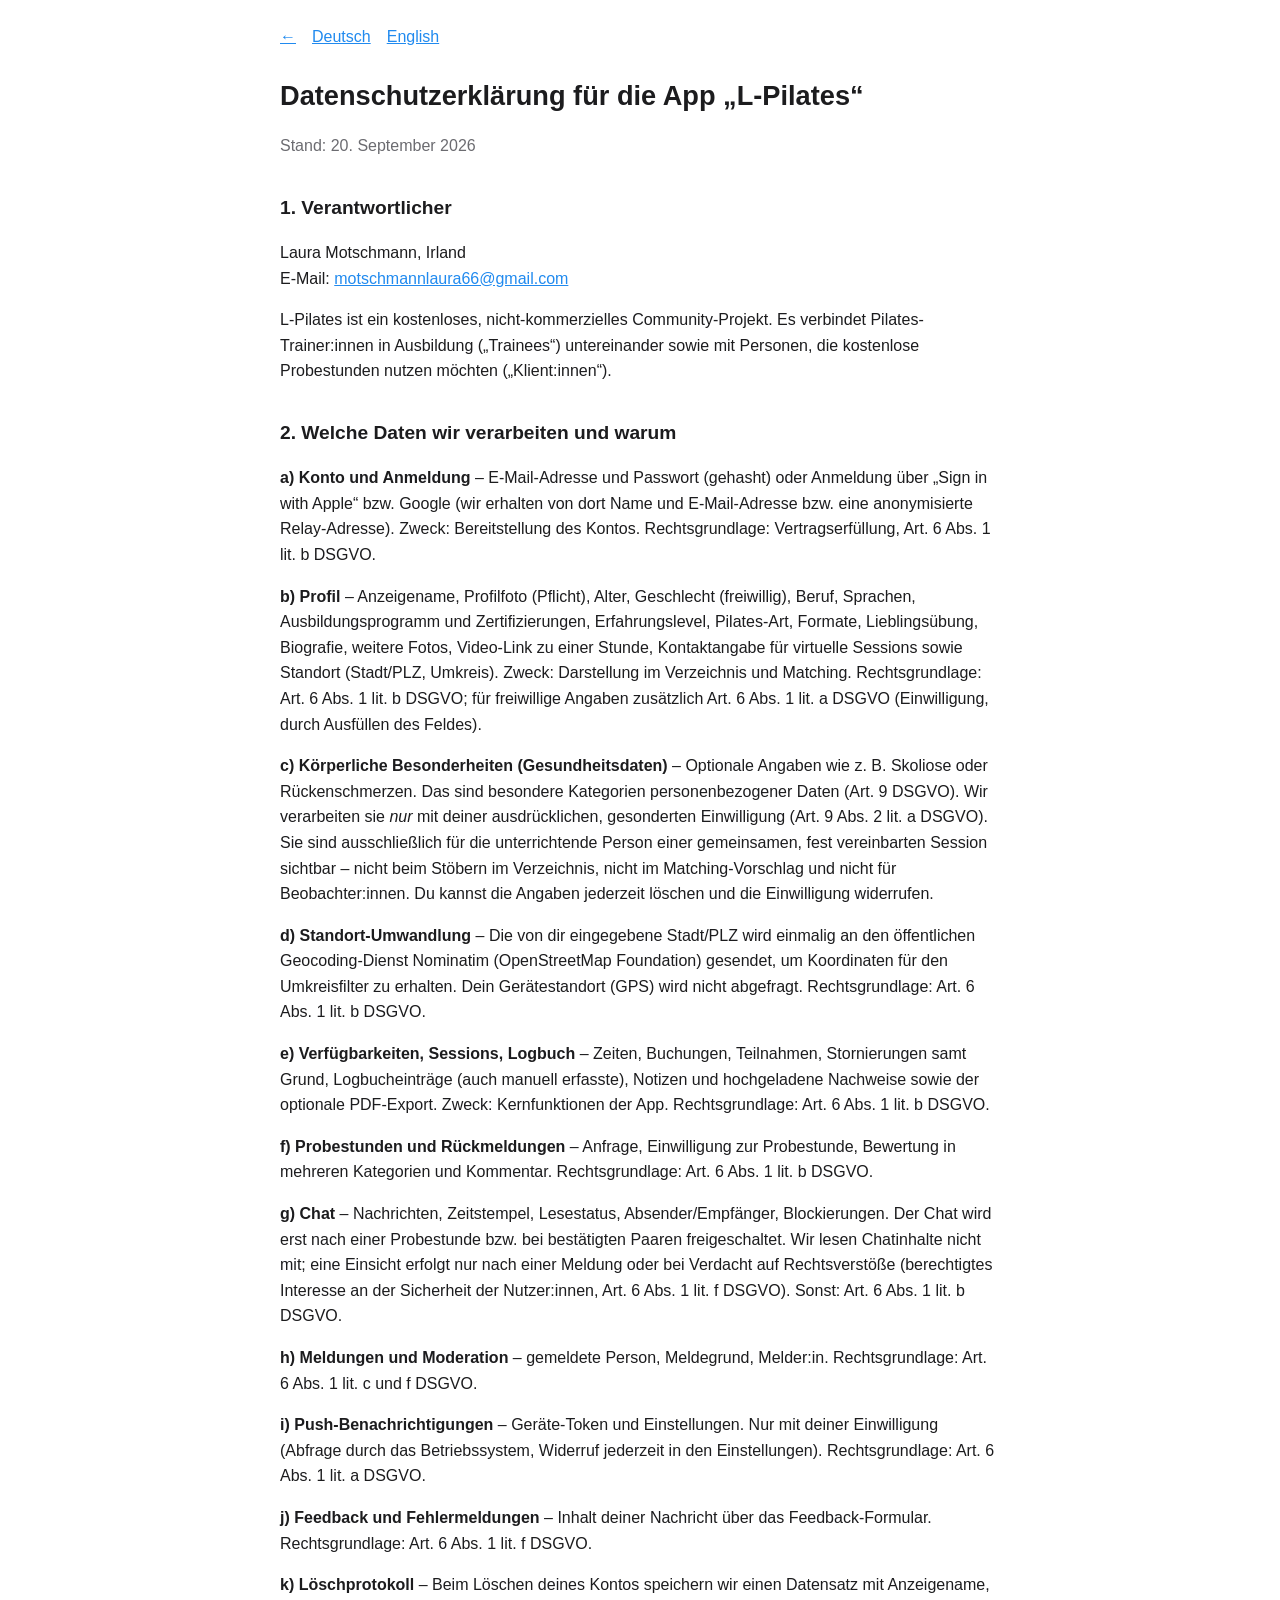
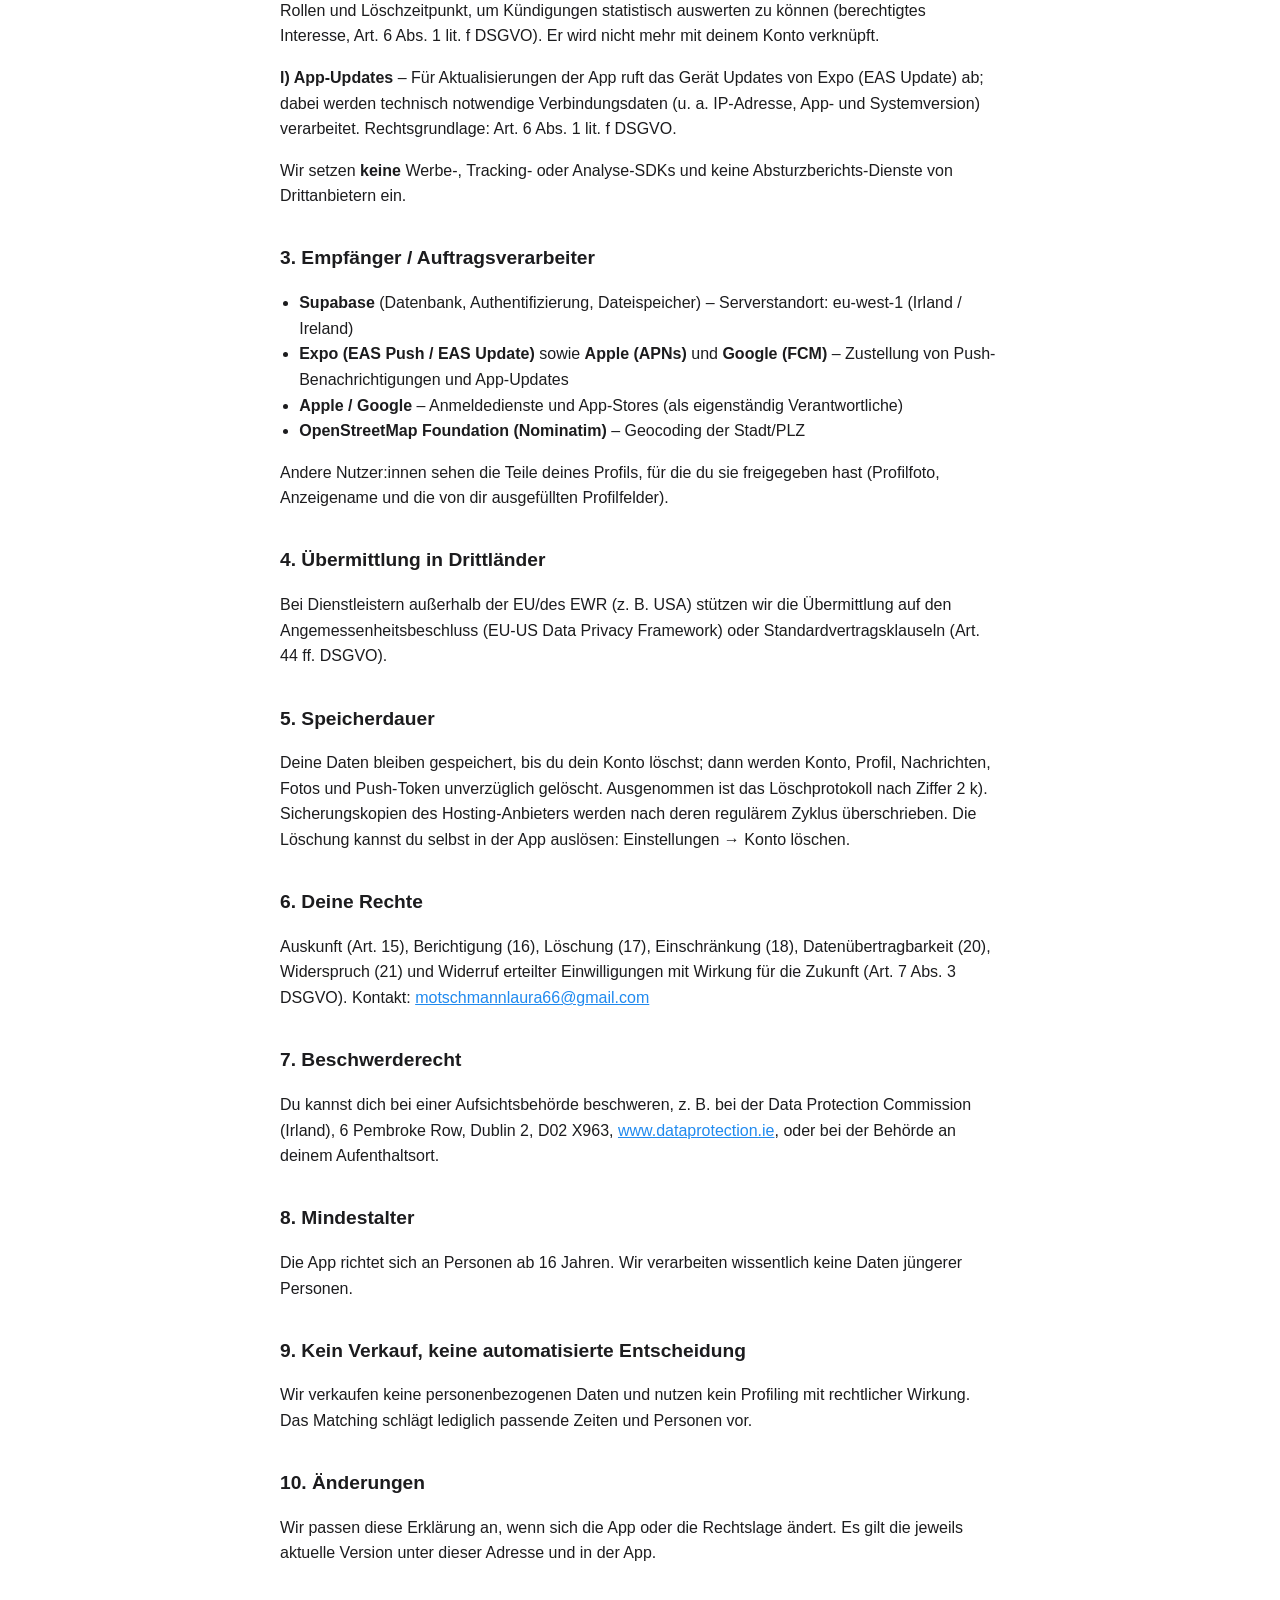
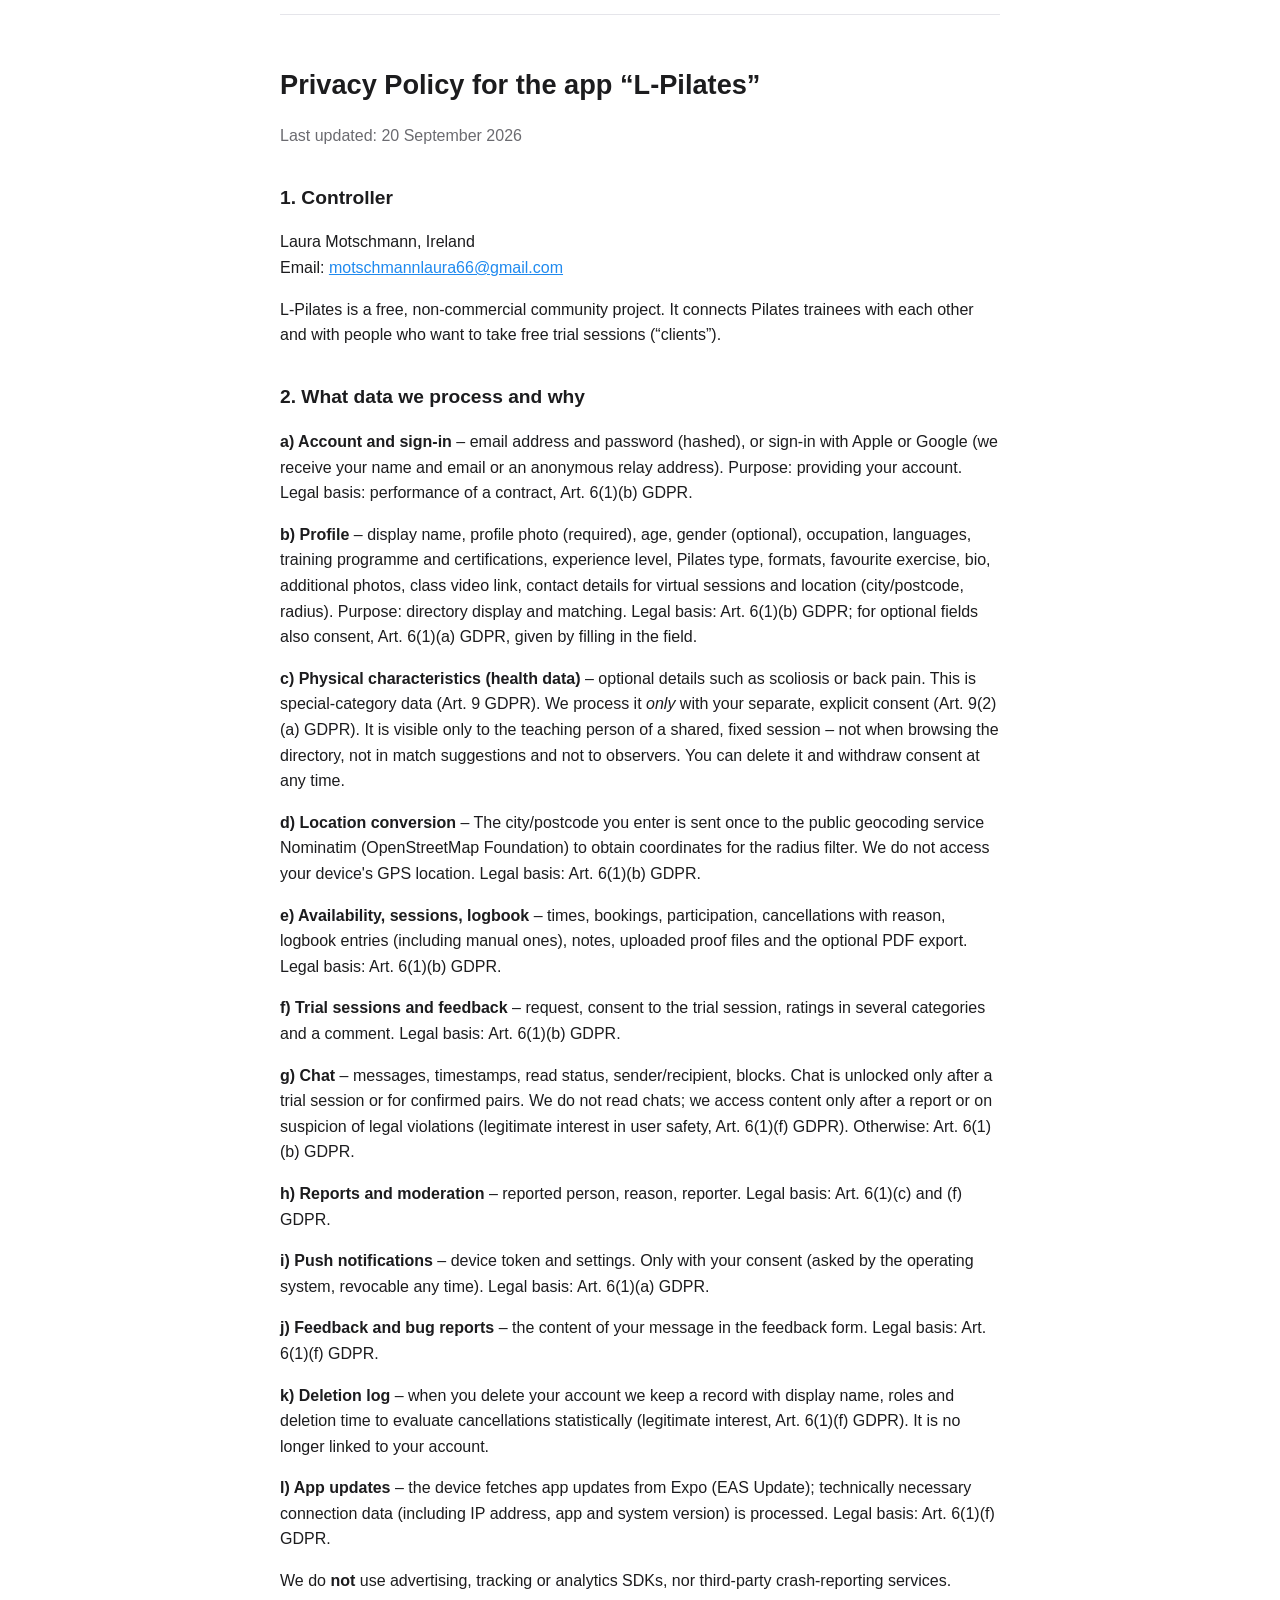
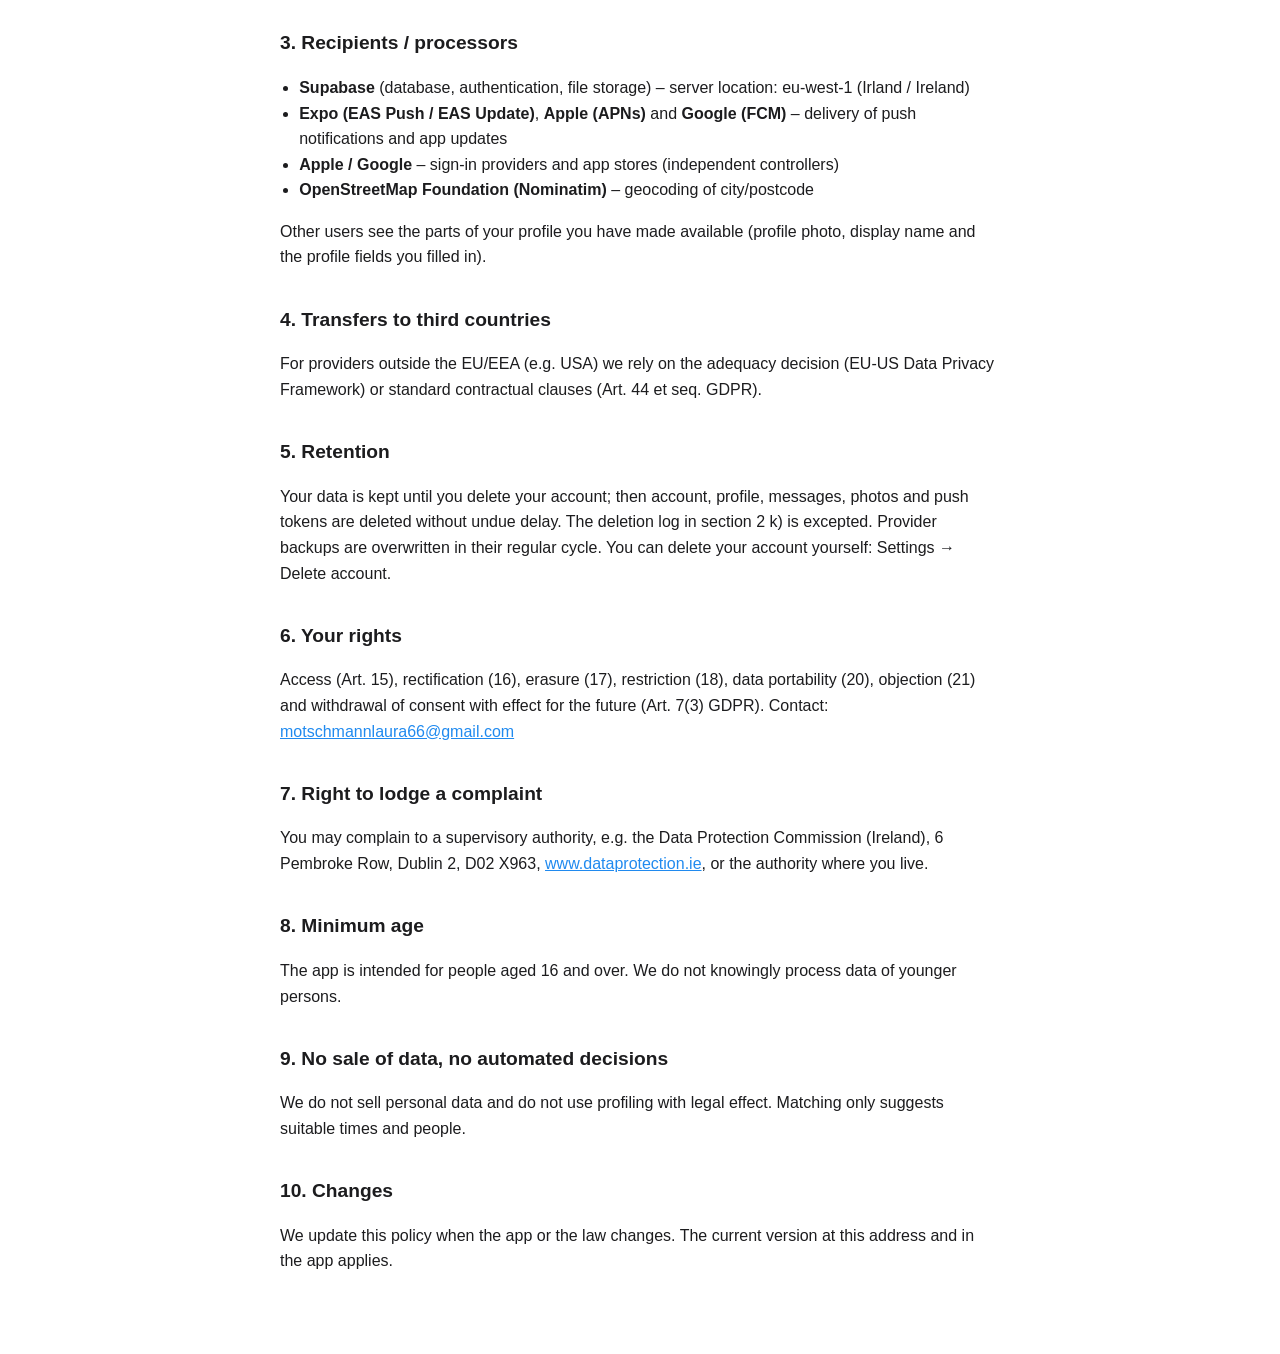
==== privacy.html @ a103fe64 "Add privacy policy and terms of use (DE/EN) Co-Authored-By: Claude Sonnet 5 <noreply@anthropic.com>" ====
<!doctype html><html lang="de"><head><meta charset="utf-8"><meta name="viewport" content="width=device-width,initial-scale=1"><title>L-Pilates – Datenschutz / Privacy</title><link rel="stylesheet" href="style.css"></head><body><main>
<nav><a href="index.html">←</a><a href="#de">Deutsch</a><a href="#en">English</a></nav>

<section id="de" lang="de">
<h1>Datenschutzerklärung für die App „L-Pilates“</h1>
<p class="muted">Stand: 20. September 2026</p>

<h2>1. Verantwortlicher</h2>
<p>Laura Motschmann, Irland<br>E-Mail: <a href="mailto:motschmannlaura66@gmail.com">motschmannlaura66@gmail.com</a></p>
<p>L-Pilates ist ein kostenloses, nicht-kommerzielles Community-Projekt. Es verbindet Pilates-Trainer:innen in Ausbildung („Trainees“) untereinander sowie mit Personen, die kostenlose Probestunden nutzen möchten („Klient:innen“).</p>

<h2>2. Welche Daten wir verarbeiten und warum</h2>
<p><strong>a) Konto und Anmeldung</strong> – E-Mail-Adresse und Passwort (gehasht) oder Anmeldung über „Sign in with Apple“ bzw. Google (wir erhalten von dort Name und E-Mail-Adresse bzw. eine anonymisierte Relay-Adresse). Zweck: Bereitstellung des Kontos. Rechtsgrundlage: Vertragserfüllung, Art. 6 Abs. 1 lit. b DSGVO.</p>
<p><strong>b) Profil</strong> – Anzeigename, Profilfoto (Pflicht), Alter, Geschlecht (freiwillig), Beruf, Sprachen, Ausbildungsprogramm und Zertifizierungen, Erfahrungslevel, Pilates-Art, Formate, Lieblingsübung, Biografie, weitere Fotos, Video-Link zu einer Stunde, Kontaktangabe für virtuelle Sessions sowie Standort (Stadt/PLZ, Umkreis). Zweck: Darstellung im Verzeichnis und Matching. Rechtsgrundlage: Art. 6 Abs. 1 lit. b DSGVO; für freiwillige Angaben zusätzlich Art. 6 Abs. 1 lit. a DSGVO (Einwilligung, durch Ausfüllen des Feldes).</p>
<p><strong>c) Körperliche Besonderheiten (Gesundheitsdaten)</strong> – Optionale Angaben wie z. B. Skoliose oder Rückenschmerzen. Das sind besondere Kategorien personenbezogener Daten (Art. 9 DSGVO). Wir verarbeiten sie <em>nur</em> mit deiner ausdrücklichen, gesonderten Einwilligung (Art. 9 Abs. 2 lit. a DSGVO). Sie sind ausschließlich für die unterrichtende Person einer gemeinsamen, fest vereinbarten Session sichtbar – nicht beim Stöbern im Verzeichnis, nicht im Matching-Vorschlag und nicht für Beobachter:innen. Du kannst die Angaben jederzeit löschen und die Einwilligung widerrufen.</p>
<p><strong>d) Standort-Umwandlung</strong> – Die von dir eingegebene Stadt/PLZ wird einmalig an den öffentlichen Geocoding-Dienst Nominatim (OpenStreetMap Foundation) gesendet, um Koordinaten für den Umkreisfilter zu erhalten. Dein Gerätestandort (GPS) wird nicht abgefragt. Rechtsgrundlage: Art. 6 Abs. 1 lit. b DSGVO.</p>
<p><strong>e) Verfügbarkeiten, Sessions, Logbuch</strong> – Zeiten, Buchungen, Teilnahmen, Stornierungen samt Grund, Logbucheinträge (auch manuell erfasste), Notizen und hochgeladene Nachweise sowie der optionale PDF-Export. Zweck: Kernfunktionen der App. Rechtsgrundlage: Art. 6 Abs. 1 lit. b DSGVO.</p>
<p><strong>f) Probestunden und Rückmeldungen</strong> – Anfrage, Einwilligung zur Probestunde, Bewertung in mehreren Kategorien und Kommentar. Rechtsgrundlage: Art. 6 Abs. 1 lit. b DSGVO.</p>
<p><strong>g) Chat</strong> – Nachrichten, Zeitstempel, Lesestatus, Absender/Empfänger, Blockierungen. Der Chat wird erst nach einer Probestunde bzw. bei bestätigten Paaren freigeschaltet. Wir lesen Chatinhalte nicht mit; eine Einsicht erfolgt nur nach einer Meldung oder bei Verdacht auf Rechtsverstöße (berechtigtes Interesse an der Sicherheit der Nutzer:innen, Art. 6 Abs. 1 lit. f DSGVO). Sonst: Art. 6 Abs. 1 lit. b DSGVO.</p>
<p><strong>h) Meldungen und Moderation</strong> – gemeldete Person, Meldegrund, Melder:in. Rechtsgrundlage: Art. 6 Abs. 1 lit. c und f DSGVO.</p>
<p><strong>i) Push-Benachrichtigungen</strong> – Geräte-Token und Einstellungen. Nur mit deiner Einwilligung (Abfrage durch das Betriebssystem, Widerruf jederzeit in den Einstellungen). Rechtsgrundlage: Art. 6 Abs. 1 lit. a DSGVO.</p>
<p><strong>j) Feedback und Fehlermeldungen</strong> – Inhalt deiner Nachricht über das Feedback-Formular. Rechtsgrundlage: Art. 6 Abs. 1 lit. f DSGVO.</p>
<p><strong>k) Löschprotokoll</strong> – Beim Löschen deines Kontos speichern wir einen Datensatz mit Anzeigename, Rollen und Löschzeitpunkt, um Kündigungen statistisch auswerten zu können (berechtigtes Interesse, Art. 6 Abs. 1 lit. f DSGVO). Er wird nicht mehr mit deinem Konto verknüpft.</p>
<p><strong>l) App-Updates</strong> – Für Aktualisierungen der App ruft das Gerät Updates von Expo (EAS Update) ab; dabei werden technisch notwendige Verbindungsdaten (u. a. IP-Adresse, App- und Systemversion) verarbeitet. Rechtsgrundlage: Art. 6 Abs. 1 lit. f DSGVO.</p>
<p>Wir setzen <strong>keine</strong> Werbe-, Tracking- oder Analyse-SDKs und keine Absturzberichts-Dienste von Drittanbietern ein.</p>

<h2>3. Empfänger / Auftragsverarbeiter</h2>
<ul>
<li><strong>Supabase</strong> (Datenbank, Authentifizierung, Dateispeicher) – Serverstandort: eu-west-1 (Irland / Ireland)</li>
<li><strong>Expo (EAS Push / EAS Update)</strong> sowie <strong>Apple (APNs)</strong> und <strong>Google (FCM)</strong> – Zustellung von Push-Benachrichtigungen und App-Updates</li>
<li><strong>Apple / Google</strong> – Anmeldedienste und App-Stores (als eigenständig Verantwortliche)</li>
<li><strong>OpenStreetMap Foundation (Nominatim)</strong> – Geocoding der Stadt/PLZ</li>
</ul>
<p>Andere Nutzer:innen sehen die Teile deines Profils, für die du sie freigegeben hast (Profilfoto, Anzeigename und die von dir ausgefüllten Profilfelder).</p>

<h2>4. Übermittlung in Drittländer</h2>
<p>Bei Dienstleistern außerhalb der EU/des EWR (z. B. USA) stützen wir die Übermittlung auf den Angemessenheitsbeschluss (EU-US Data Privacy Framework) oder Standardvertragsklauseln (Art. 44 ff. DSGVO).</p>

<h2>5. Speicherdauer</h2>
<p>Deine Daten bleiben gespeichert, bis du dein Konto löschst; dann werden Konto, Profil, Nachrichten, Fotos und Push-Token unverzüglich gelöscht. Ausgenommen ist das Löschprotokoll nach Ziffer 2 k). Sicherungskopien des Hosting-Anbieters werden nach deren regulärem Zyklus überschrieben. Die Löschung kannst du selbst in der App auslösen: Einstellungen → Konto löschen.</p>

<h2>6. Deine Rechte</h2>
<p>Auskunft (Art. 15), Berichtigung (16), Löschung (17), Einschränkung (18), Datenübertragbarkeit (20), Widerspruch (21) und Widerruf erteilter Einwilligungen mit Wirkung für die Zukunft (Art. 7 Abs. 3 DSGVO). Kontakt: <a href="mailto:motschmannlaura66@gmail.com">motschmannlaura66@gmail.com</a></p>

<h2>7. Beschwerderecht</h2>
<p>Du kannst dich bei einer Aufsichtsbehörde beschweren, z. B. bei der Data Protection Commission (Irland), 6 Pembroke Row, Dublin 2, D02 X963, <a href="https://www.dataprotection.ie">www.dataprotection.ie</a>, oder bei der Behörde an deinem Aufenthaltsort.</p>

<h2>8. Mindestalter</h2>
<p>Die App richtet sich an Personen ab 16 Jahren. Wir verarbeiten wissentlich keine Daten jüngerer Personen.</p>

<h2>9. Kein Verkauf, keine automatisierte Entscheidung</h2>
<p>Wir verkaufen keine personenbezogenen Daten und nutzen kein Profiling mit rechtlicher Wirkung. Das Matching schlägt lediglich passende Zeiten und Personen vor.</p>

<h2>10. Änderungen</h2>
<p>Wir passen diese Erklärung an, wenn sich die App oder die Rechtslage ändert. Es gilt die jeweils aktuelle Version unter dieser Adresse und in der App.</p>
</section>

<hr>

<section id="en" lang="en">
<h1>Privacy Policy for the app “L-Pilates”</h1>
<p class="muted">Last updated: 20 September 2026</p>

<h2>1. Controller</h2>
<p>Laura Motschmann, Ireland<br>Email: <a href="mailto:motschmannlaura66@gmail.com">motschmannlaura66@gmail.com</a></p>
<p>L-Pilates is a free, non-commercial community project. It connects Pilates trainees with each other and with people who want to take free trial sessions (“clients”).</p>

<h2>2. What data we process and why</h2>
<p><strong>a) Account and sign-in</strong> – email address and password (hashed), or sign-in with Apple or Google (we receive your name and email or an anonymous relay address). Purpose: providing your account. Legal basis: performance of a contract, Art. 6(1)(b) GDPR.</p>
<p><strong>b) Profile</strong> – display name, profile photo (required), age, gender (optional), occupation, languages, training programme and certifications, experience level, Pilates type, formats, favourite exercise, bio, additional photos, class video link, contact details for virtual sessions and location (city/postcode, radius). Purpose: directory display and matching. Legal basis: Art. 6(1)(b) GDPR; for optional fields also consent, Art. 6(1)(a) GDPR, given by filling in the field.</p>
<p><strong>c) Physical characteristics (health data)</strong> – optional details such as scoliosis or back pain. This is special-category data (Art. 9 GDPR). We process it <em>only</em> with your separate, explicit consent (Art. 9(2)(a) GDPR). It is visible only to the teaching person of a shared, fixed session – not when browsing the directory, not in match suggestions and not to observers. You can delete it and withdraw consent at any time.</p>
<p><strong>d) Location conversion</strong> – The city/postcode you enter is sent once to the public geocoding service Nominatim (OpenStreetMap Foundation) to obtain coordinates for the radius filter. We do not access your device's GPS location. Legal basis: Art. 6(1)(b) GDPR.</p>
<p><strong>e) Availability, sessions, logbook</strong> – times, bookings, participation, cancellations with reason, logbook entries (including manual ones), notes, uploaded proof files and the optional PDF export. Legal basis: Art. 6(1)(b) GDPR.</p>
<p><strong>f) Trial sessions and feedback</strong> – request, consent to the trial session, ratings in several categories and a comment. Legal basis: Art. 6(1)(b) GDPR.</p>
<p><strong>g) Chat</strong> – messages, timestamps, read status, sender/recipient, blocks. Chat is unlocked only after a trial session or for confirmed pairs. We do not read chats; we access content only after a report or on suspicion of legal violations (legitimate interest in user safety, Art. 6(1)(f) GDPR). Otherwise: Art. 6(1)(b) GDPR.</p>
<p><strong>h) Reports and moderation</strong> – reported person, reason, reporter. Legal basis: Art. 6(1)(c) and (f) GDPR.</p>
<p><strong>i) Push notifications</strong> – device token and settings. Only with your consent (asked by the operating system, revocable any time). Legal basis: Art. 6(1)(a) GDPR.</p>
<p><strong>j) Feedback and bug reports</strong> – the content of your message in the feedback form. Legal basis: Art. 6(1)(f) GDPR.</p>
<p><strong>k) Deletion log</strong> – when you delete your account we keep a record with display name, roles and deletion time to evaluate cancellations statistically (legitimate interest, Art. 6(1)(f) GDPR). It is no longer linked to your account.</p>
<p><strong>l) App updates</strong> – the device fetches app updates from Expo (EAS Update); technically necessary connection data (including IP address, app and system version) is processed. Legal basis: Art. 6(1)(f) GDPR.</p>
<p>We do <strong>not</strong> use advertising, tracking or analytics SDKs, nor third-party crash-reporting services.</p>

<h2>3. Recipients / processors</h2>
<ul>
<li><strong>Supabase</strong> (database, authentication, file storage) – server location: eu-west-1 (Irland / Ireland)</li>
<li><strong>Expo (EAS Push / EAS Update)</strong>, <strong>Apple (APNs)</strong> and <strong>Google (FCM)</strong> – delivery of push notifications and app updates</li>
<li><strong>Apple / Google</strong> – sign-in providers and app stores (independent controllers)</li>
<li><strong>OpenStreetMap Foundation (Nominatim)</strong> – geocoding of city/postcode</li>
</ul>
<p>Other users see the parts of your profile you have made available (profile photo, display name and the profile fields you filled in).</p>

<h2>4. Transfers to third countries</h2>
<p>For providers outside the EU/EEA (e.g. USA) we rely on the adequacy decision (EU-US Data Privacy Framework) or standard contractual clauses (Art. 44 et seq. GDPR).</p>

<h2>5. Retention</h2>
<p>Your data is kept until you delete your account; then account, profile, messages, photos and push tokens are deleted without undue delay. The deletion log in section 2 k) is excepted. Provider backups are overwritten in their regular cycle. You can delete your account yourself: Settings → Delete account.</p>

<h2>6. Your rights</h2>
<p>Access (Art. 15), rectification (16), erasure (17), restriction (18), data portability (20), objection (21) and withdrawal of consent with effect for the future (Art. 7(3) GDPR). Contact: <a href="mailto:motschmannlaura66@gmail.com">motschmannlaura66@gmail.com</a></p>

<h2>7. Right to lodge a complaint</h2>
<p>You may complain to a supervisory authority, e.g. the Data Protection Commission (Ireland), 6 Pembroke Row, Dublin 2, D02 X963, <a href="https://www.dataprotection.ie">www.dataprotection.ie</a>, or the authority where you live.</p>

<h2>8. Minimum age</h2>
<p>The app is intended for people aged 16 and over. We do not knowingly process data of younger persons.</p>

<h2>9. No sale of data, no automated decisions</h2>
<p>We do not sell personal data and do not use profiling with legal effect. Matching only suggests suitable times and people.</p>

<h2>10. Changes</h2>
<p>We update this policy when the app or the law changes. The current version at this address and in the app applies.</p>
</section>
</main></body></html>
---- style.css ----
:root{--bg:#fff;--fg:#1c1c1e;--muted:#6b6b70;--accent:#208AEF;--line:#e5e5ea}
@media (prefers-color-scheme:dark){:root{--bg:#111113;--fg:#f2f2f7;--muted:#a1a1a6;--line:#2c2c2e}}
body{margin:0;background:var(--bg);color:var(--fg);font:16px/1.6 -apple-system,BlinkMacSystemFont,"Segoe UI",Roboto,sans-serif}
main{max-width:720px;margin:0 auto;padding:24px 16px 64px}
h1{font-size:1.7rem;margin:.2em 0}h2{font-size:1.2rem;margin:1.8em 0 .4em}
a{color:var(--accent)}nav{display:flex;gap:16px;margin-bottom:24px}
.muted{color:var(--muted)}hr{border:0;border-top:1px solid var(--line);margin:48px 0}
ul{padding-left:1.2em}
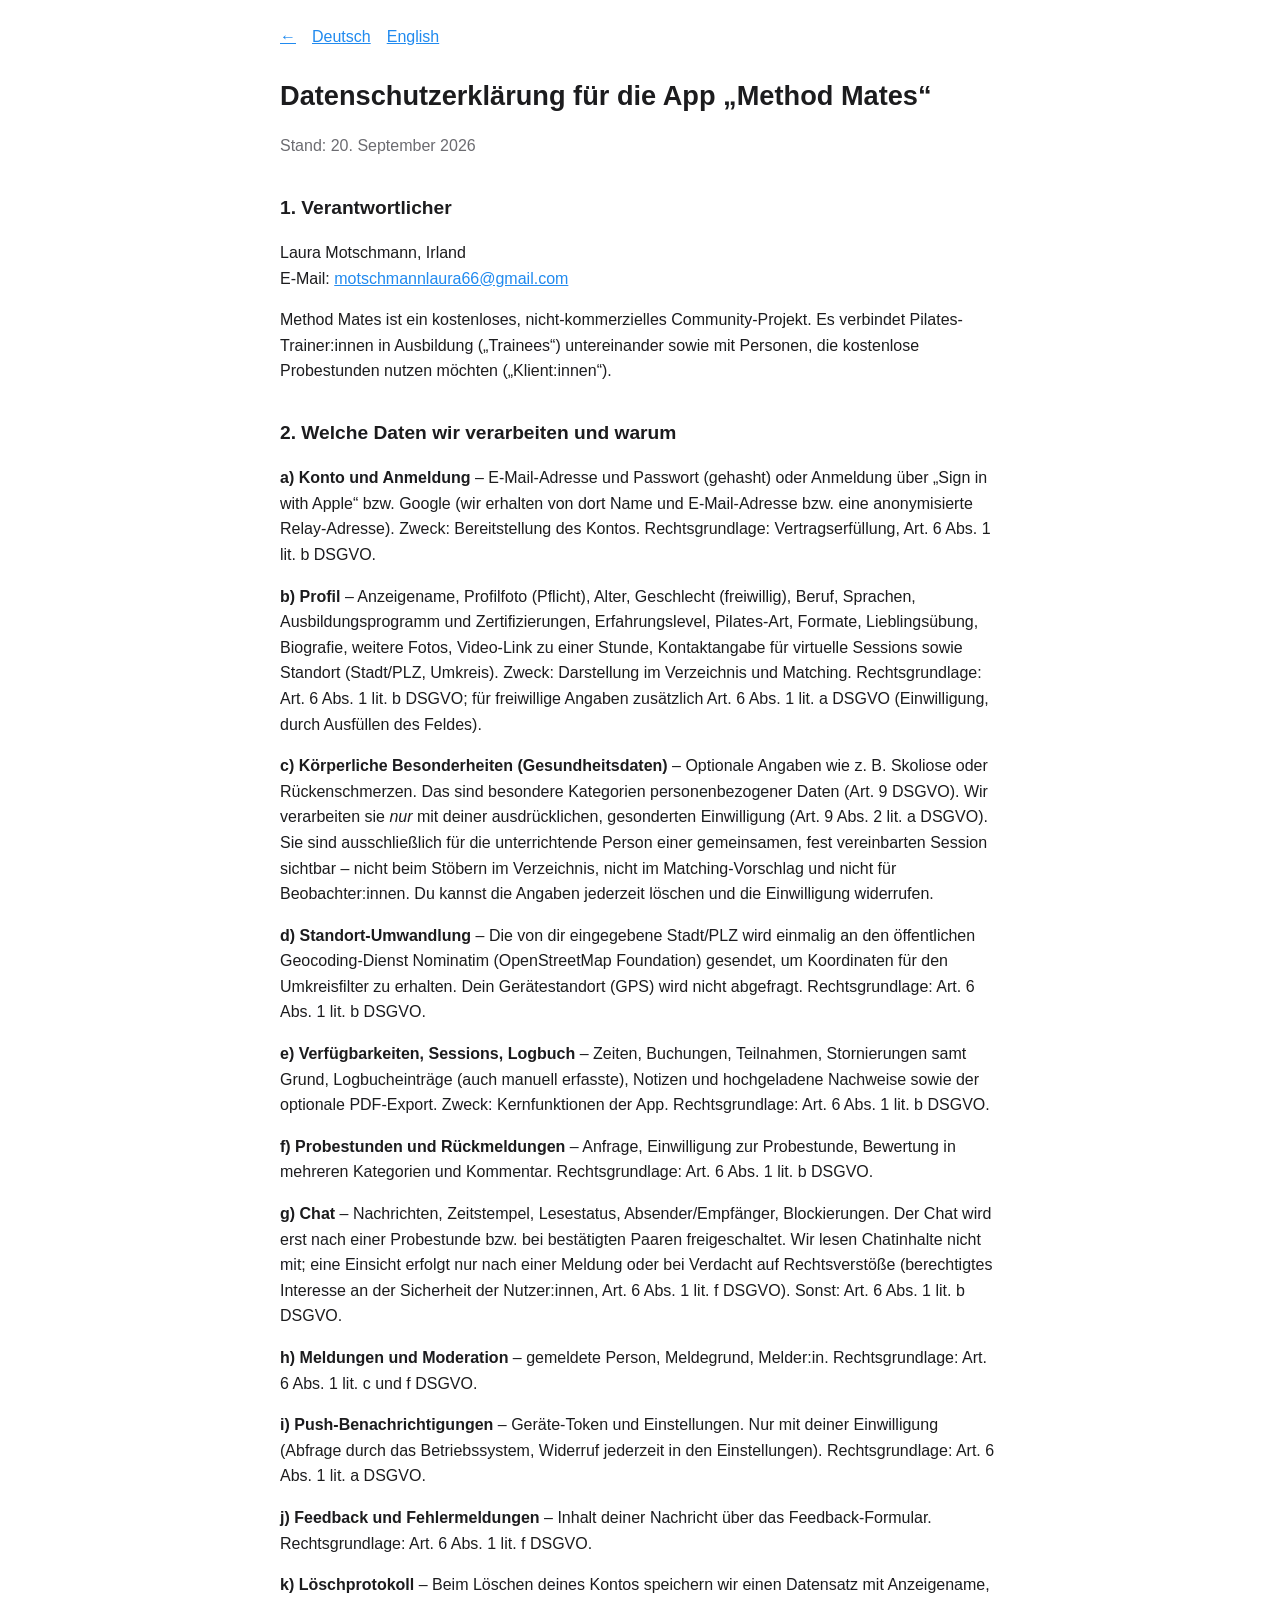
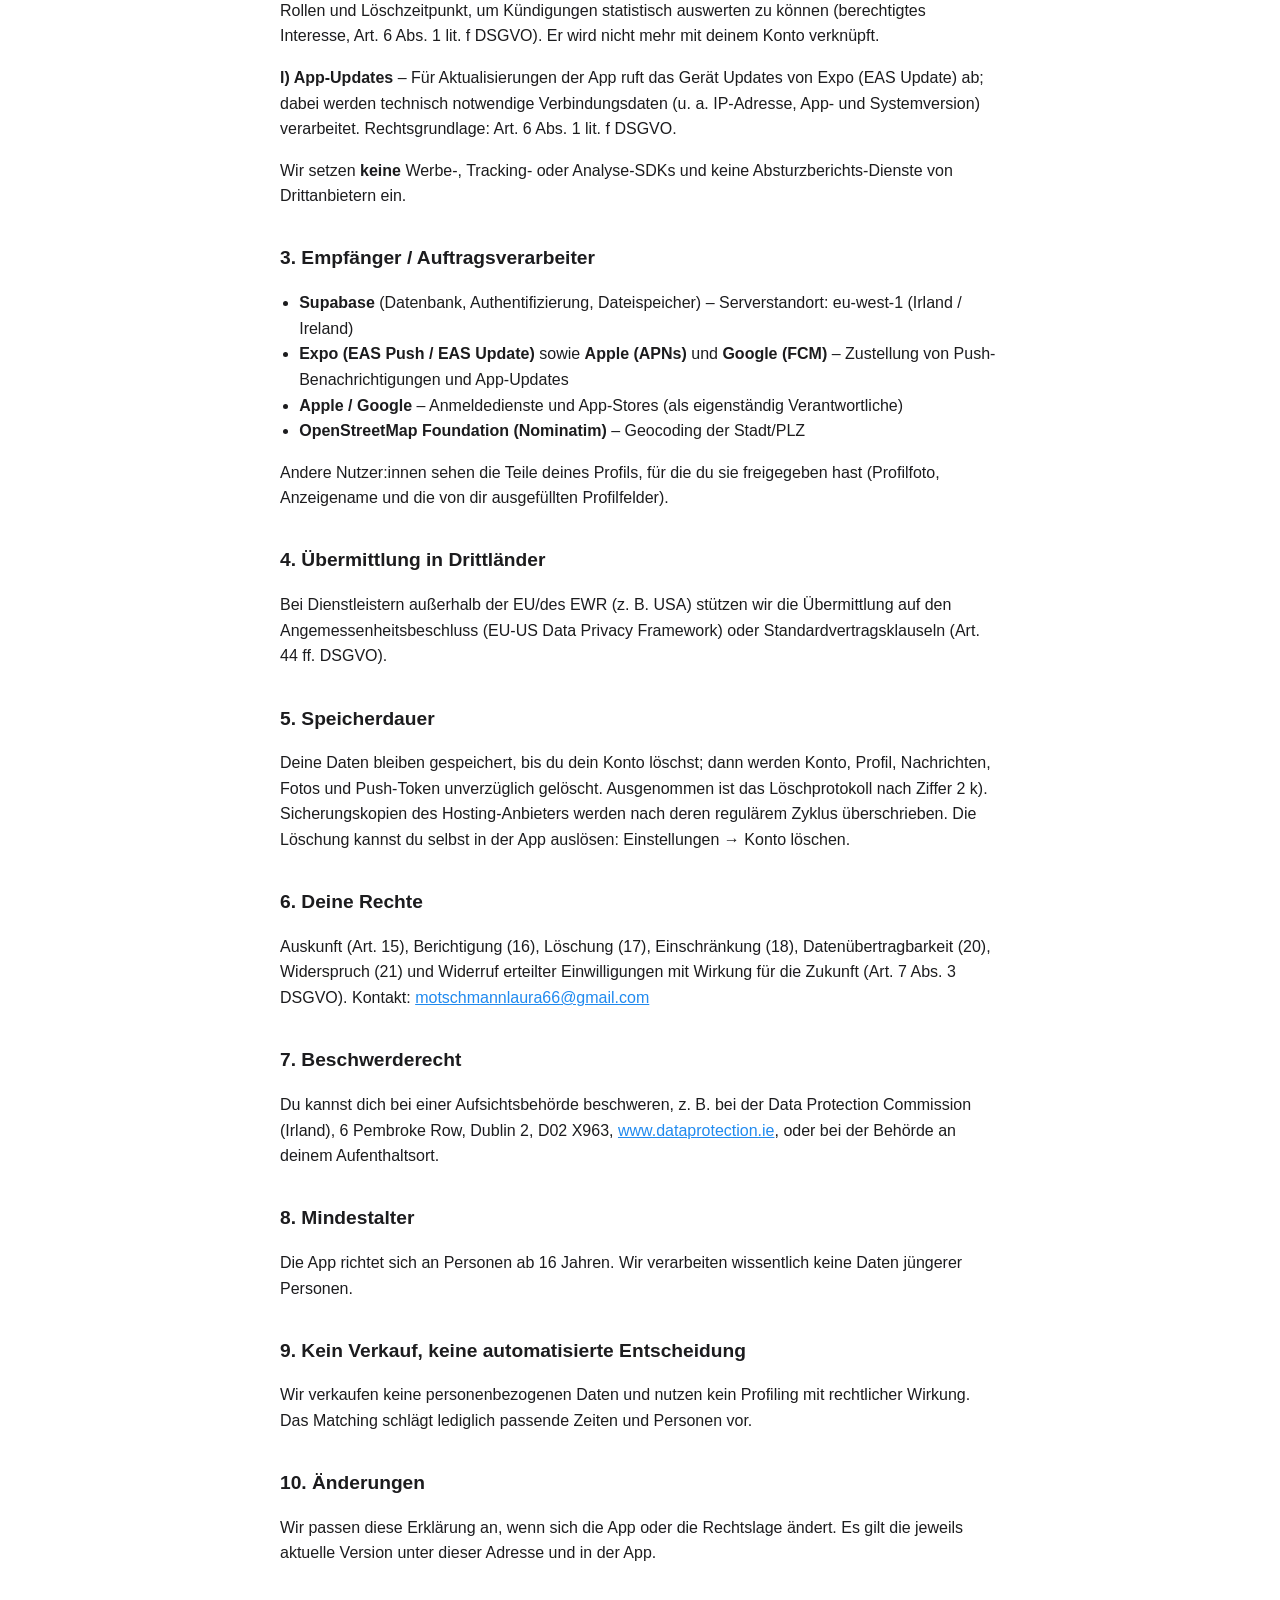
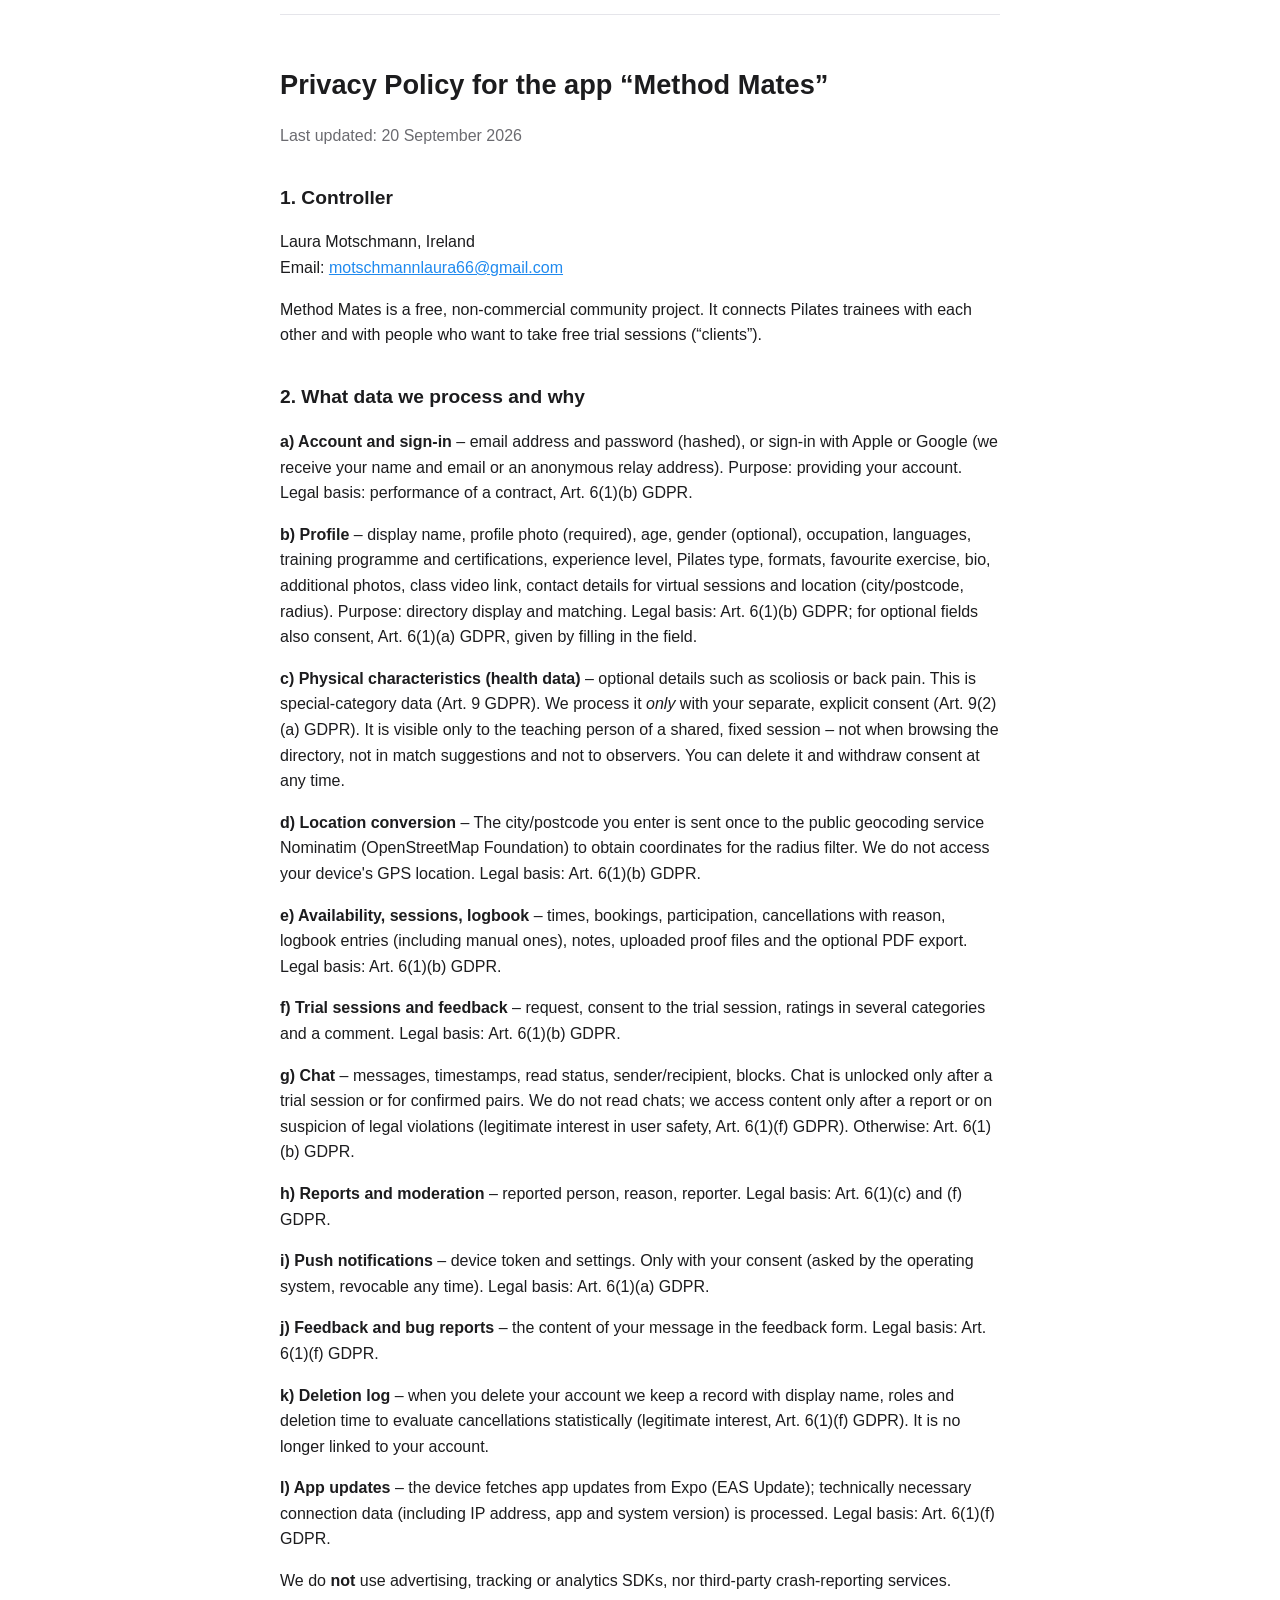
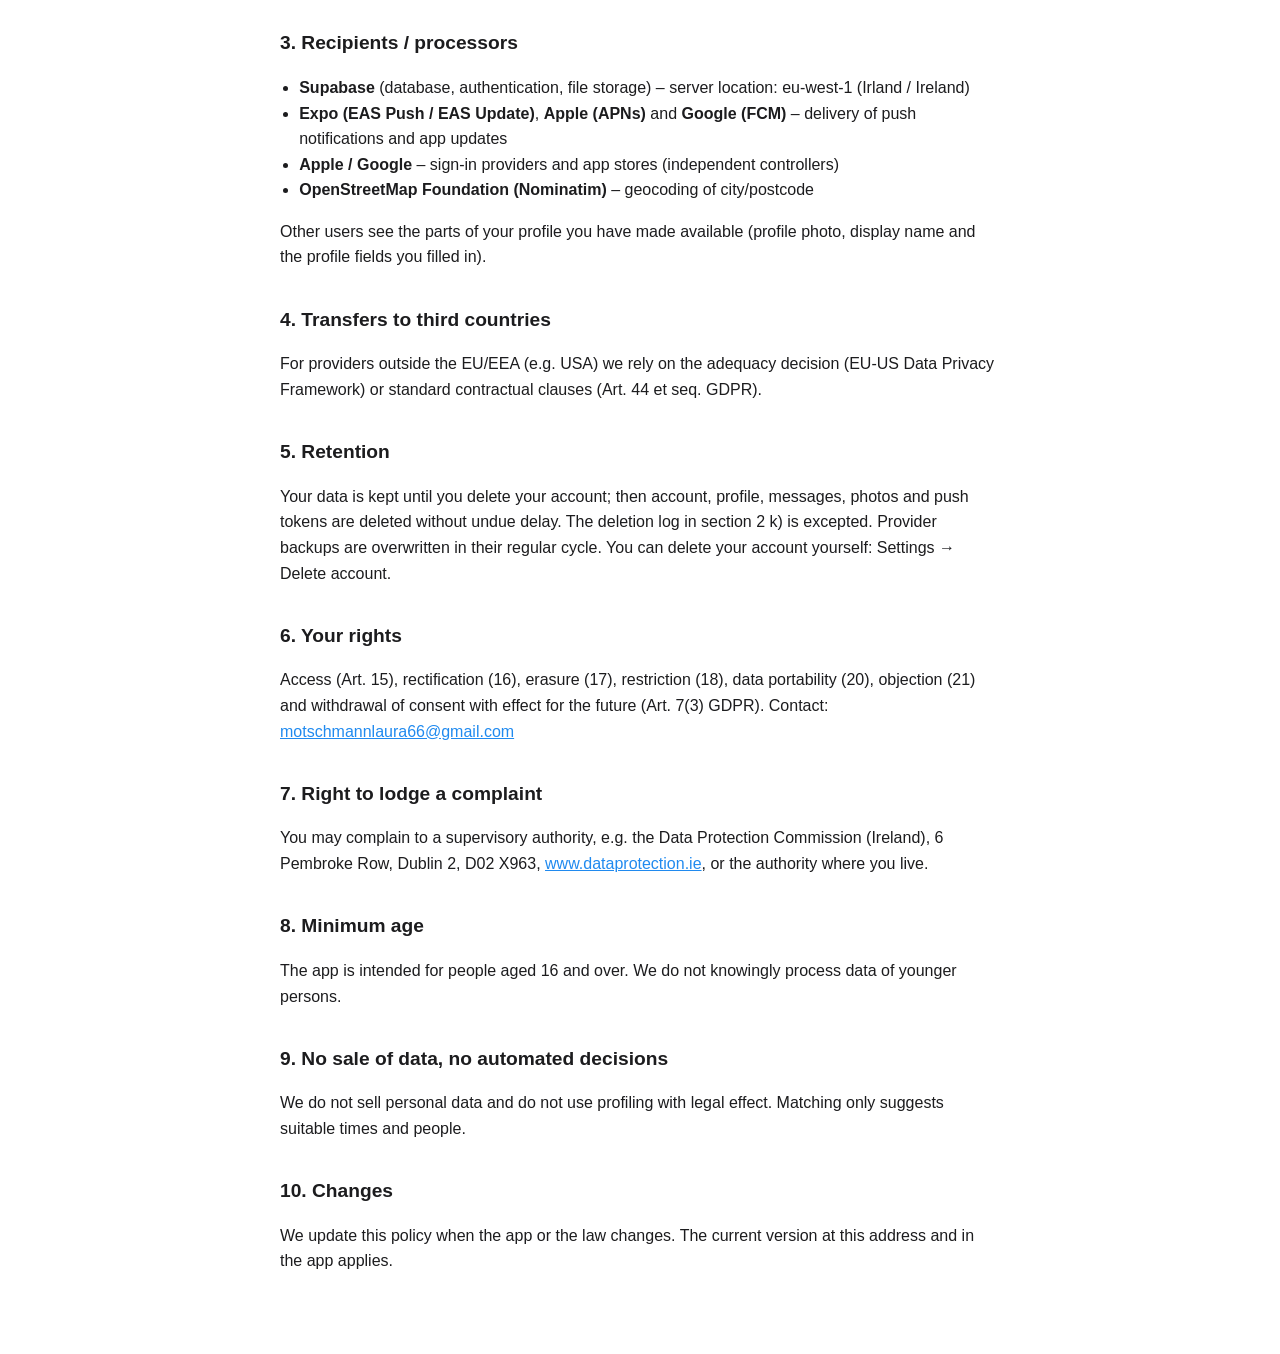
==== commit 8297e839: "Rename app to Method Mates in legal texts Co-Authored-By: Claude Sonnet 5 <noreply@anthropic.com>" ====
--- a/privacy.html
+++ b/privacy.html
@@ -1,13 +1,13 @@
-<!doctype html><html lang="de"><head><meta charset="utf-8"><meta name="viewport" content="width=device-width,initial-scale=1"><title>L-Pilates – Datenschutz / Privacy</title><link rel="stylesheet" href="style.css"></head><body><main>
+<!doctype html><html lang="de"><head><meta charset="utf-8"><meta name="viewport" content="width=device-width,initial-scale=1"><title>Method Mates – Datenschutz / Privacy</title><link rel="stylesheet" href="style.css"></head><body><main>
 <nav><a href="index.html">←</a><a href="#de">Deutsch</a><a href="#en">English</a></nav>
 
 <section id="de" lang="de">
-<h1>Datenschutzerklärung für die App „L-Pilates“</h1>
+<h1>Datenschutzerklärung für die App „Method Mates“</h1>
 <p class="muted">Stand: 20. September 2026</p>
 
 <h2>1. Verantwortlicher</h2>
 <p>Laura Motschmann, Irland<br>E-Mail: <a href="mailto:motschmannlaura66@gmail.com">motschmannlaura66@gmail.com</a></p>
-<p>L-Pilates ist ein kostenloses, nicht-kommerzielles Community-Projekt. Es verbindet Pilates-Trainer:innen in Ausbildung („Trainees“) untereinander sowie mit Personen, die kostenlose Probestunden nutzen möchten („Klient:innen“).</p>
+<p>Method Mates ist ein kostenloses, nicht-kommerzielles Community-Projekt. Es verbindet Pilates-Trainer:innen in Ausbildung („Trainees“) untereinander sowie mit Personen, die kostenlose Probestunden nutzen möchten („Klient:innen“).</p>
 
 <h2>2. Welche Daten wir verarbeiten und warum</h2>
 <p><strong>a) Konto und Anmeldung</strong> – E-Mail-Adresse und Passwort (gehasht) oder Anmeldung über „Sign in with Apple“ bzw. Google (wir erhalten von dort Name und E-Mail-Adresse bzw. eine anonymisierte Relay-Adresse). Zweck: Bereitstellung des Kontos. Rechtsgrundlage: Vertragserfüllung, Art. 6 Abs. 1 lit. b DSGVO.</p>
@@ -58,12 +58,12 @@
 <hr>
 
 <section id="en" lang="en">
-<h1>Privacy Policy for the app “L-Pilates”</h1>
+<h1>Privacy Policy for the app “Method Mates”</h1>
 <p class="muted">Last updated: 20 September 2026</p>
 
 <h2>1. Controller</h2>
 <p>Laura Motschmann, Ireland<br>Email: <a href="mailto:motschmannlaura66@gmail.com">motschmannlaura66@gmail.com</a></p>
-<p>L-Pilates is a free, non-commercial community project. It connects Pilates trainees with each other and with people who want to take free trial sessions (“clients”).</p>
+<p>Method Mates is a free, non-commercial community project. It connects Pilates trainees with each other and with people who want to take free trial sessions (“clients”).</p>
 
 <h2>2. What data we process and why</h2>
 <p><strong>a) Account and sign-in</strong> – email address and password (hashed), or sign-in with Apple or Google (we receive your name and email or an anonymous relay address). Purpose: providing your account. Legal basis: performance of a contract, Art. 6(1)(b) GDPR.</p>
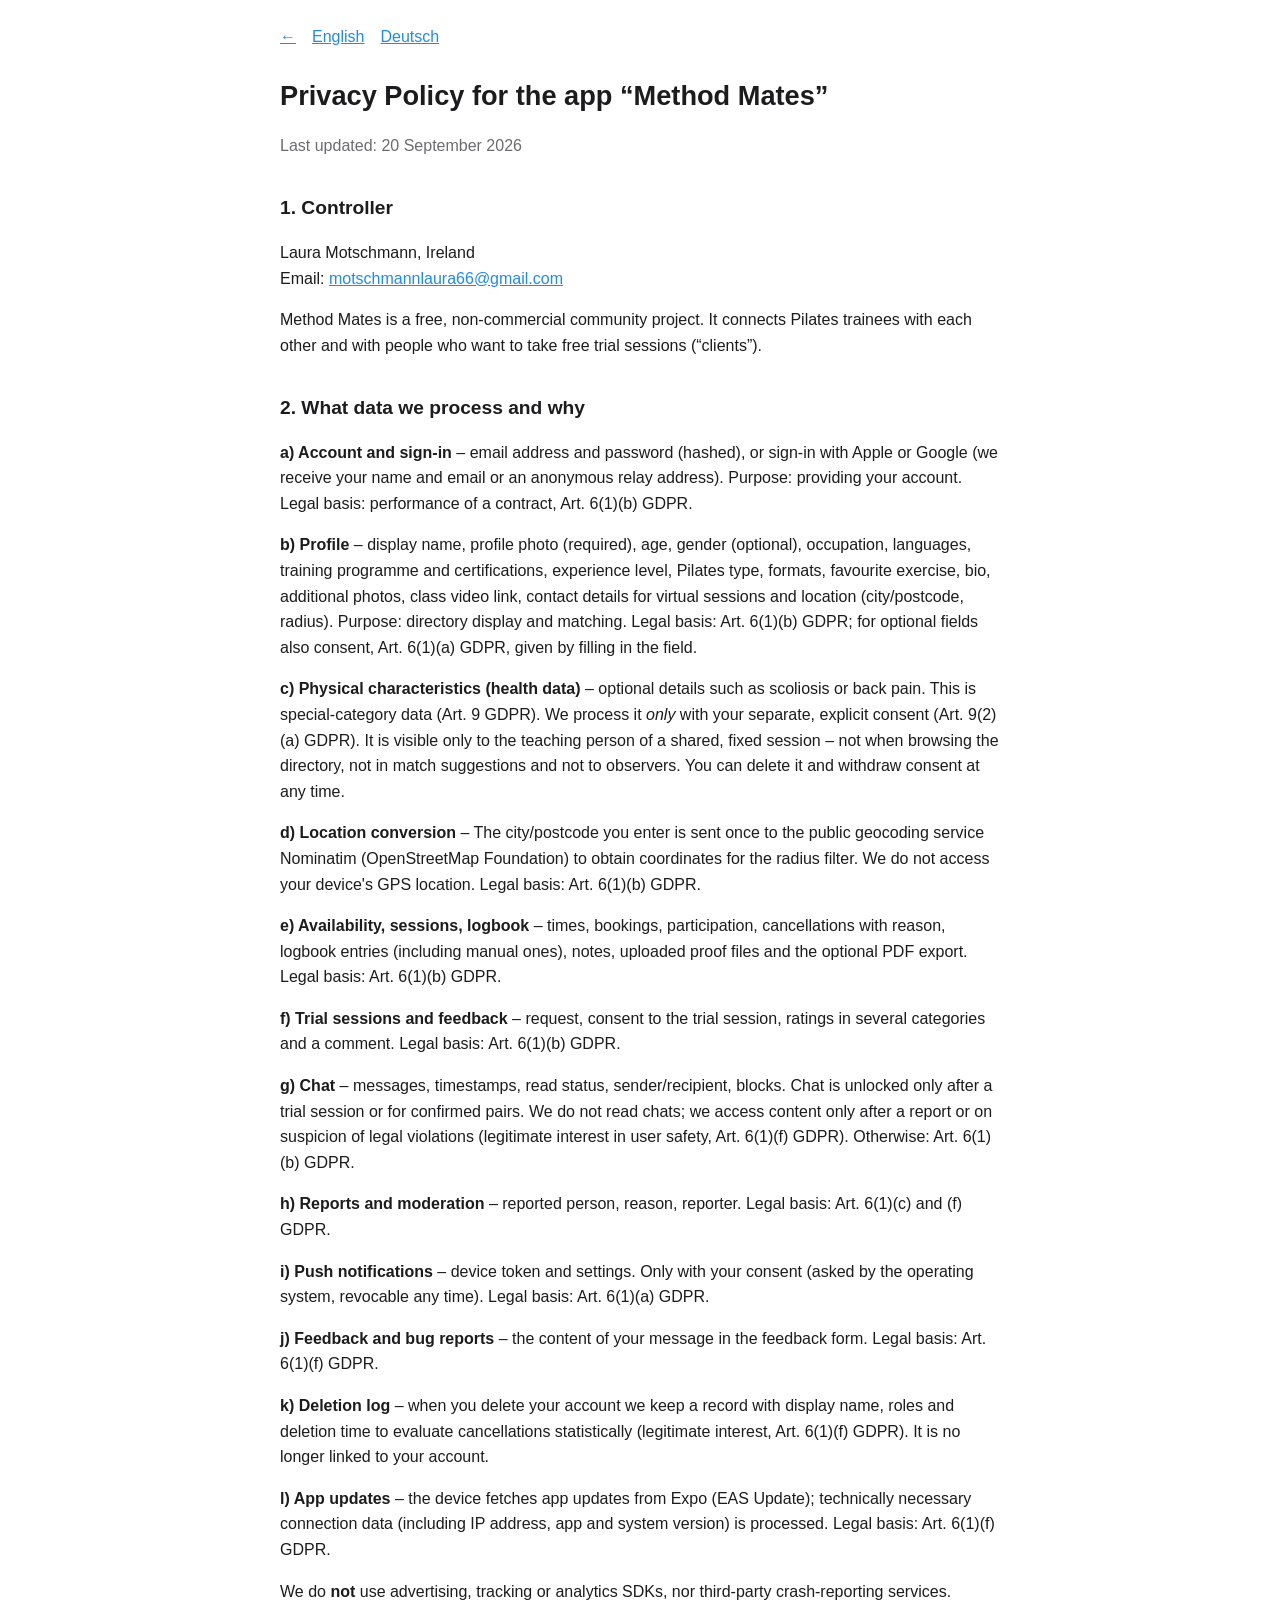
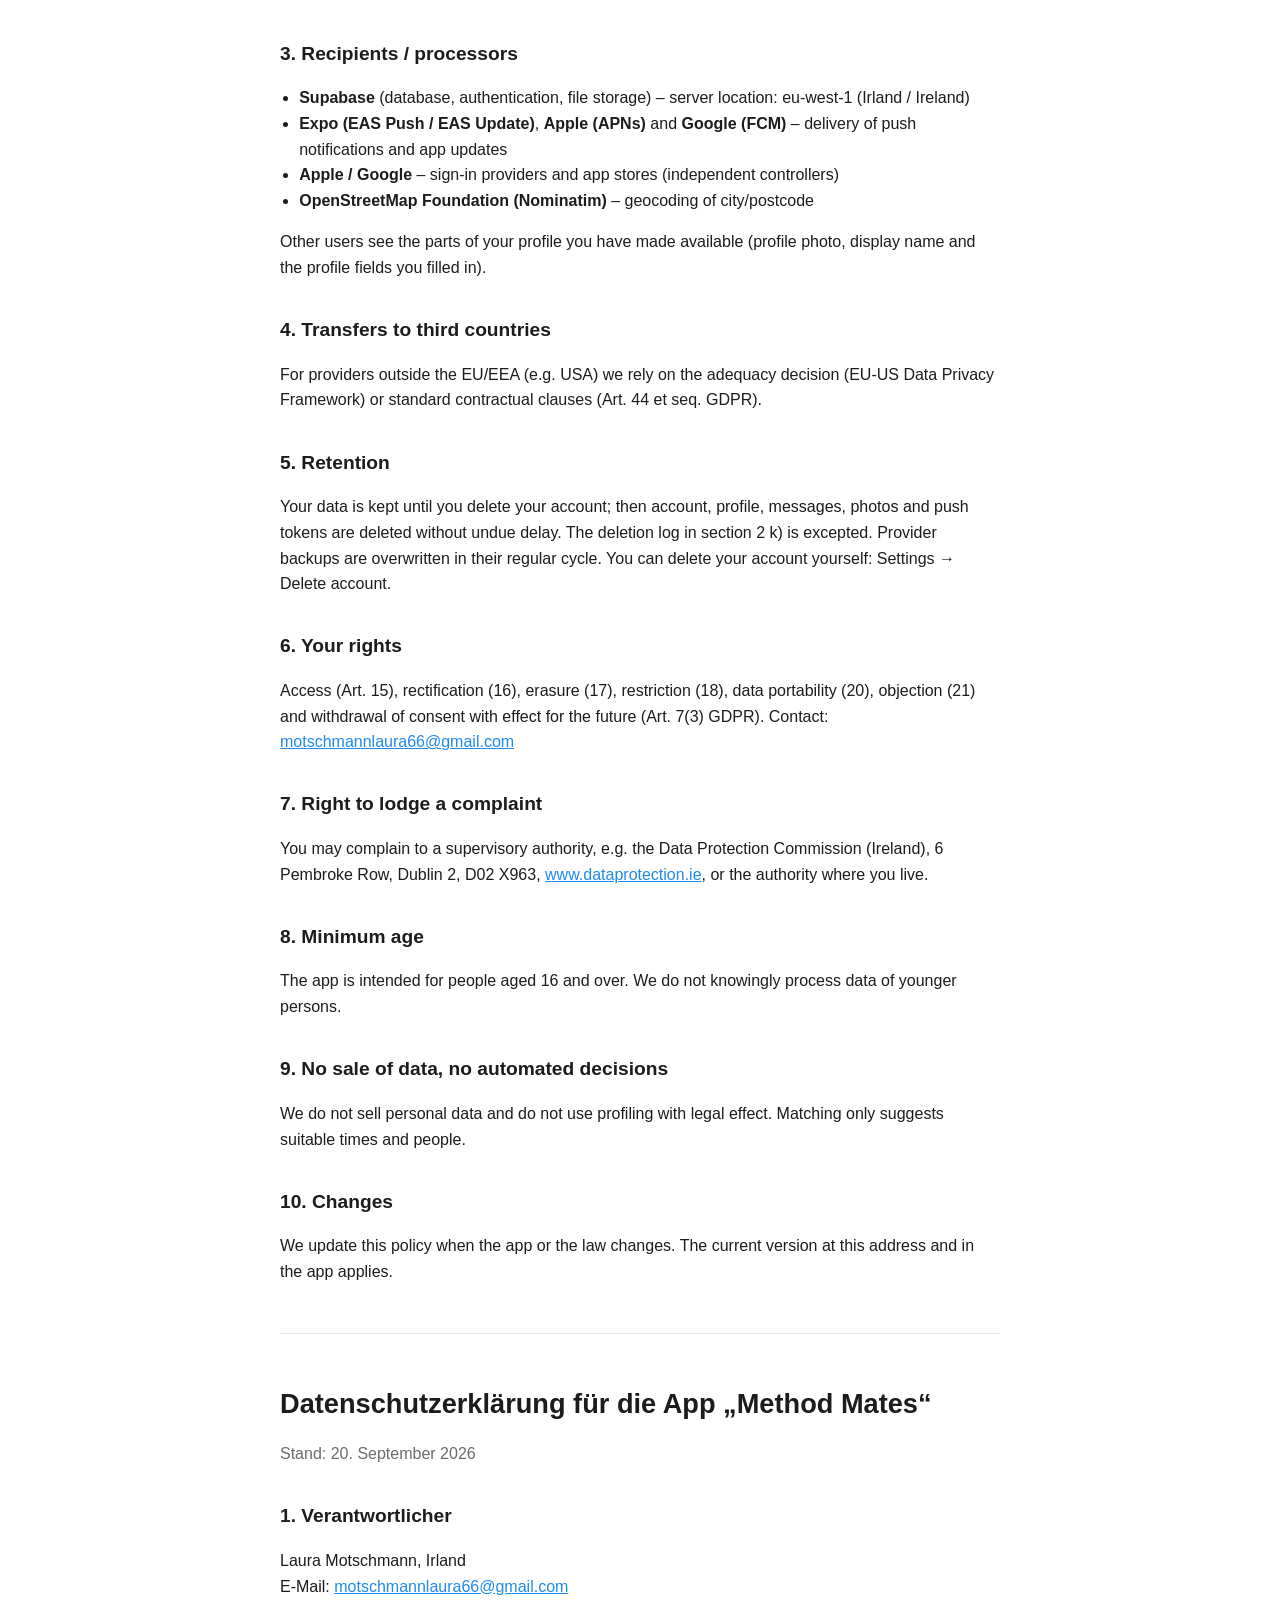
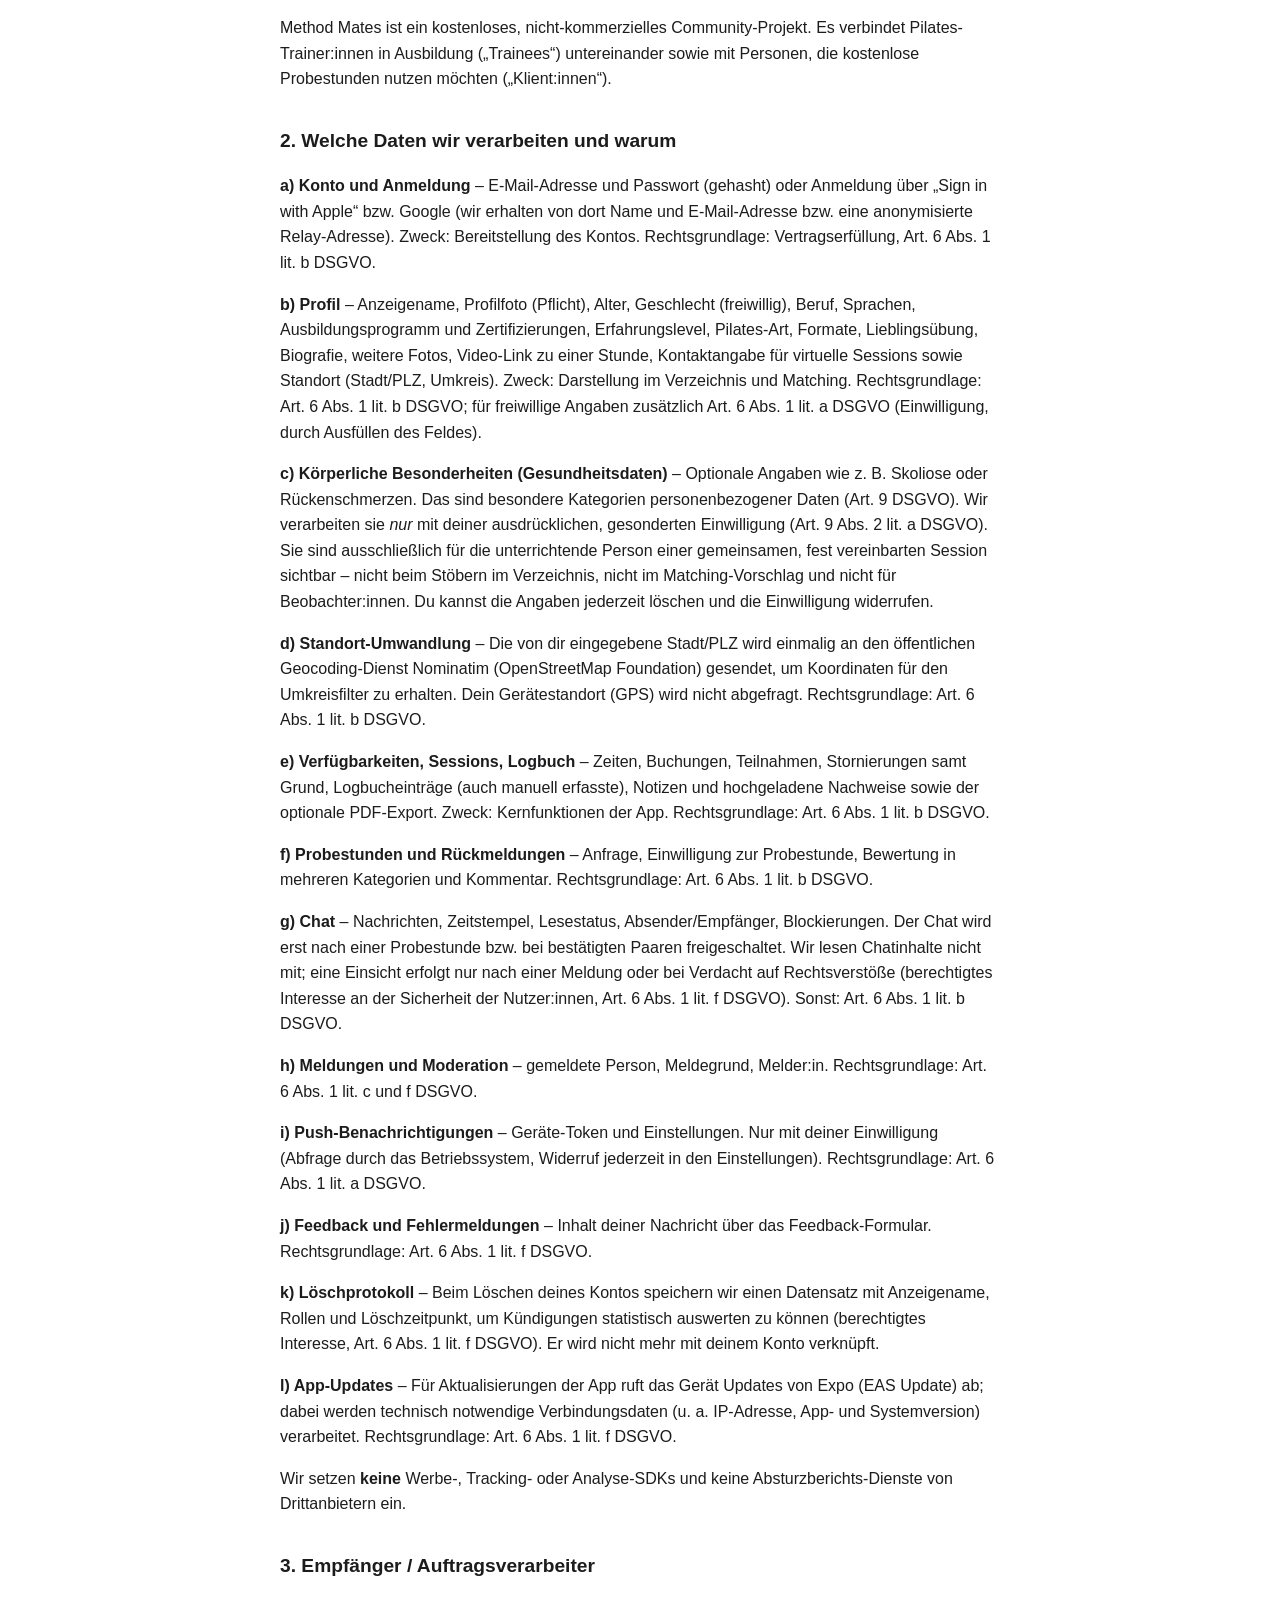
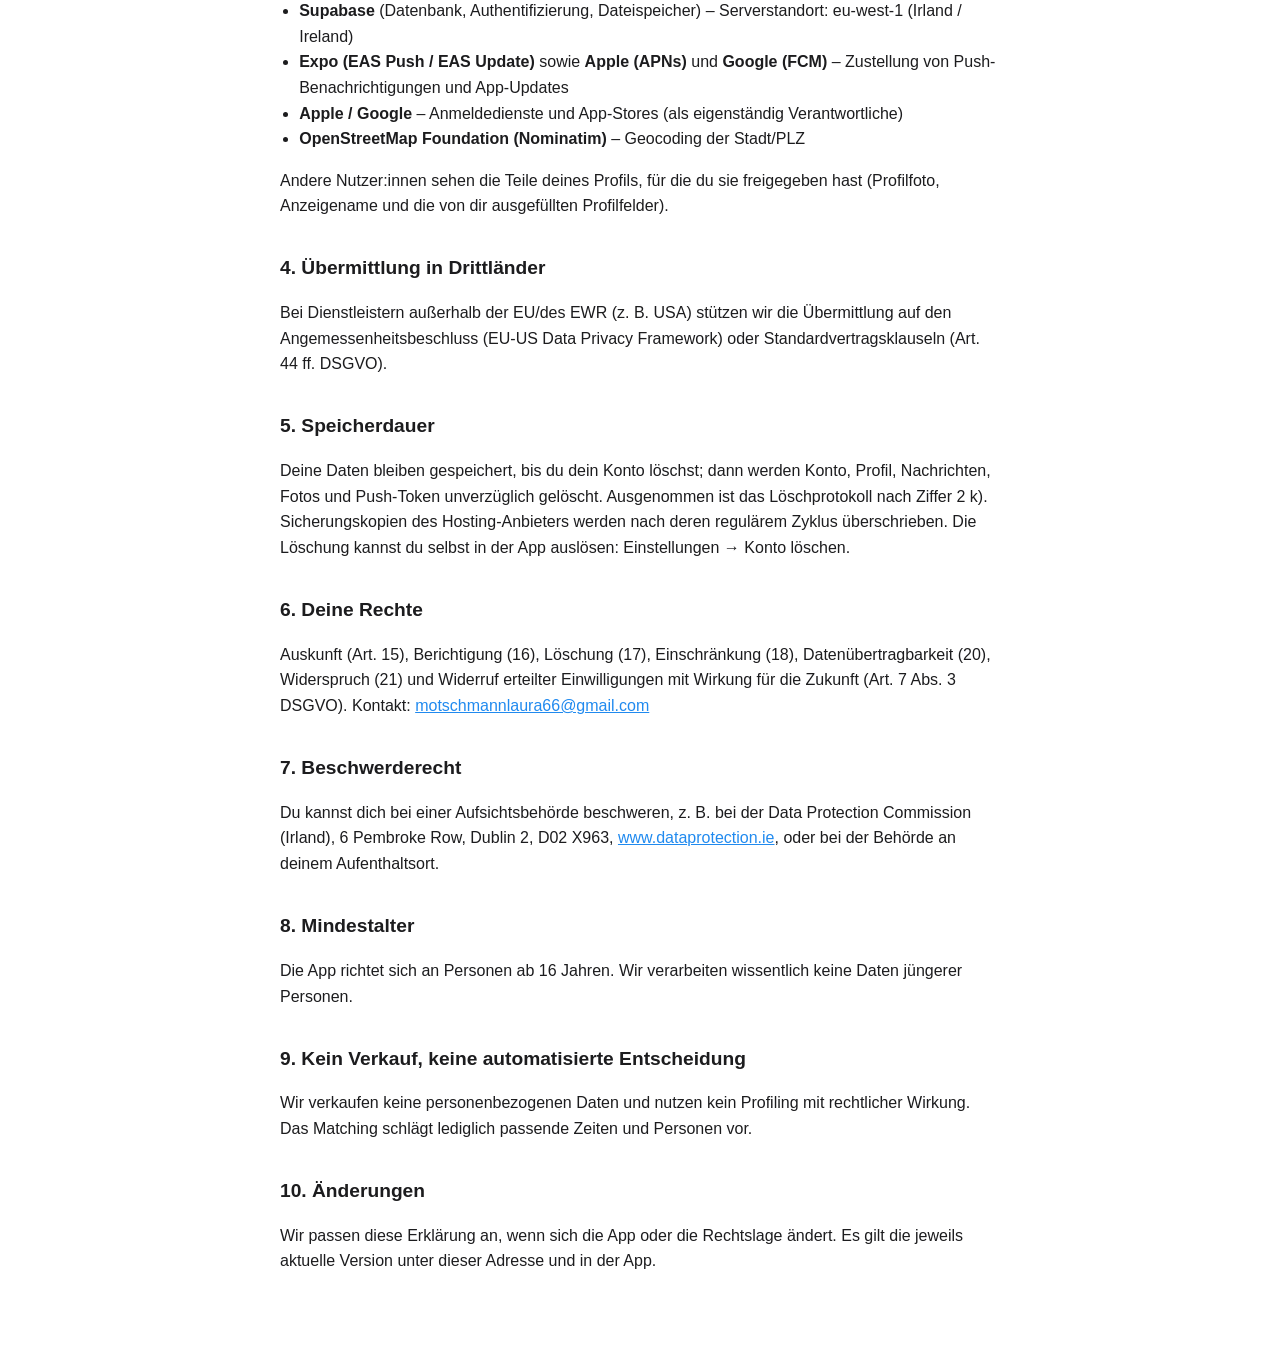
==== commit bbfd4adb: "Put English first (primary store language) Co-Authored-By: Claude Sonnet 5 <noreply@anthropic.com>" ====
--- a/privacy.html
+++ b/privacy.html
@@ -1,5 +1,61 @@
-<!doctype html><html lang="de"><head><meta charset="utf-8"><meta name="viewport" content="width=device-width,initial-scale=1"><title>Method Mates – Datenschutz / Privacy</title><link rel="stylesheet" href="style.css"></head><body><main>
-<nav><a href="index.html">←</a><a href="#de">Deutsch</a><a href="#en">English</a></nav>
+<!doctype html><html lang="en"><head><meta charset="utf-8"><meta name="viewport" content="width=device-width,initial-scale=1"><title>Method Mates – Privacy / Datenschutz</title><link rel="stylesheet" href="style.css"></head><body><main>
+<nav><a href="index.html">←</a><a href="#en">English</a><a href="#de">Deutsch</a></nav>
+
+<section id="en" lang="en">
+<h1>Privacy Policy for the app “Method Mates”</h1>
+<p class="muted">Last updated: 20 September 2026</p>
+
+<h2>1. Controller</h2>
+<p>Laura Motschmann, Ireland<br>Email: <a href="mailto:motschmannlaura66@gmail.com">motschmannlaura66@gmail.com</a></p>
+<p>Method Mates is a free, non-commercial community project. It connects Pilates trainees with each other and with people who want to take free trial sessions (“clients”).</p>
+
+<h2>2. What data we process and why</h2>
+<p><strong>a) Account and sign-in</strong> – email address and password (hashed), or sign-in with Apple or Google (we receive your name and email or an anonymous relay address). Purpose: providing your account. Legal basis: performance of a contract, Art. 6(1)(b) GDPR.</p>
+<p><strong>b) Profile</strong> – display name, profile photo (required), age, gender (optional), occupation, languages, training programme and certifications, experience level, Pilates type, formats, favourite exercise, bio, additional photos, class video link, contact details for virtual sessions and location (city/postcode, radius). Purpose: directory display and matching. Legal basis: Art. 6(1)(b) GDPR; for optional fields also consent, Art. 6(1)(a) GDPR, given by filling in the field.</p>
+<p><strong>c) Physical characteristics (health data)</strong> – optional details such as scoliosis or back pain. This is special-category data (Art. 9 GDPR). We process it <em>only</em> with your separate, explicit consent (Art. 9(2)(a) GDPR). It is visible only to the teaching person of a shared, fixed session – not when browsing the directory, not in match suggestions and not to observers. You can delete it and withdraw consent at any time.</p>
+<p><strong>d) Location conversion</strong> – The city/postcode you enter is sent once to the public geocoding service Nominatim (OpenStreetMap Foundation) to obtain coordinates for the radius filter. We do not access your device's GPS location. Legal basis: Art. 6(1)(b) GDPR.</p>
+<p><strong>e) Availability, sessions, logbook</strong> – times, bookings, participation, cancellations with reason, logbook entries (including manual ones), notes, uploaded proof files and the optional PDF export. Legal basis: Art. 6(1)(b) GDPR.</p>
+<p><strong>f) Trial sessions and feedback</strong> – request, consent to the trial session, ratings in several categories and a comment. Legal basis: Art. 6(1)(b) GDPR.</p>
+<p><strong>g) Chat</strong> – messages, timestamps, read status, sender/recipient, blocks. Chat is unlocked only after a trial session or for confirmed pairs. We do not read chats; we access content only after a report or on suspicion of legal violations (legitimate interest in user safety, Art. 6(1)(f) GDPR). Otherwise: Art. 6(1)(b) GDPR.</p>
+<p><strong>h) Reports and moderation</strong> – reported person, reason, reporter. Legal basis: Art. 6(1)(c) and (f) GDPR.</p>
+<p><strong>i) Push notifications</strong> – device token and settings. Only with your consent (asked by the operating system, revocable any time). Legal basis: Art. 6(1)(a) GDPR.</p>
+<p><strong>j) Feedback and bug reports</strong> – the content of your message in the feedback form. Legal basis: Art. 6(1)(f) GDPR.</p>
+<p><strong>k) Deletion log</strong> – when you delete your account we keep a record with display name, roles and deletion time to evaluate cancellations statistically (legitimate interest, Art. 6(1)(f) GDPR). It is no longer linked to your account.</p>
+<p><strong>l) App updates</strong> – the device fetches app updates from Expo (EAS Update); technically necessary connection data (including IP address, app and system version) is processed. Legal basis: Art. 6(1)(f) GDPR.</p>
+<p>We do <strong>not</strong> use advertising, tracking or analytics SDKs, nor third-party crash-reporting services.</p>
+
+<h2>3. Recipients / processors</h2>
+<ul>
+<li><strong>Supabase</strong> (database, authentication, file storage) – server location: eu-west-1 (Irland / Ireland)</li>
+<li><strong>Expo (EAS Push / EAS Update)</strong>, <strong>Apple (APNs)</strong> and <strong>Google (FCM)</strong> – delivery of push notifications and app updates</li>
+<li><strong>Apple / Google</strong> – sign-in providers and app stores (independent controllers)</li>
+<li><strong>OpenStreetMap Foundation (Nominatim)</strong> – geocoding of city/postcode</li>
+</ul>
+<p>Other users see the parts of your profile you have made available (profile photo, display name and the profile fields you filled in).</p>
+
+<h2>4. Transfers to third countries</h2>
+<p>For providers outside the EU/EEA (e.g. USA) we rely on the adequacy decision (EU-US Data Privacy Framework) or standard contractual clauses (Art. 44 et seq. GDPR).</p>
+
+<h2>5. Retention</h2>
+<p>Your data is kept until you delete your account; then account, profile, messages, photos and push tokens are deleted without undue delay. The deletion log in section 2 k) is excepted. Provider backups are overwritten in their regular cycle. You can delete your account yourself: Settings → Delete account.</p>
+
+<h2>6. Your rights</h2>
+<p>Access (Art. 15), rectification (16), erasure (17), restriction (18), data portability (20), objection (21) and withdrawal of consent with effect for the future (Art. 7(3) GDPR). Contact: <a href="mailto:motschmannlaura66@gmail.com">motschmannlaura66@gmail.com</a></p>
+
+<h2>7. Right to lodge a complaint</h2>
+<p>You may complain to a supervisory authority, e.g. the Data Protection Commission (Ireland), 6 Pembroke Row, Dublin 2, D02 X963, <a href="https://www.dataprotection.ie">www.dataprotection.ie</a>, or the authority where you live.</p>
+
+<h2>8. Minimum age</h2>
+<p>The app is intended for people aged 16 and over. We do not knowingly process data of younger persons.</p>
+
+<h2>9. No sale of data, no automated decisions</h2>
+<p>We do not sell personal data and do not use profiling with legal effect. Matching only suggests suitable times and people.</p>
+
+<h2>10. Changes</h2>
+<p>We update this policy when the app or the law changes. The current version at this address and in the app applies.</p>
+</section>
+
+<hr>
 
 <section id="de" lang="de">
 <h1>Datenschutzerklärung für die App „Method Mates“</h1>
@@ -54,60 +110,4 @@
 <h2>10. Änderungen</h2>
 <p>Wir passen diese Erklärung an, wenn sich die App oder die Rechtslage ändert. Es gilt die jeweils aktuelle Version unter dieser Adresse und in der App.</p>
 </section>
-
-<hr>
-
-<section id="en" lang="en">
-<h1>Privacy Policy for the app “Method Mates”</h1>
-<p class="muted">Last updated: 20 September 2026</p>
-
-<h2>1. Controller</h2>
-<p>Laura Motschmann, Ireland<br>Email: <a href="mailto:motschmannlaura66@gmail.com">motschmannlaura66@gmail.com</a></p>
-<p>Method Mates is a free, non-commercial community project. It connects Pilates trainees with each other and with people who want to take free trial sessions (“clients”).</p>
-
-<h2>2. What data we process and why</h2>
-<p><strong>a) Account and sign-in</strong> – email address and password (hashed), or sign-in with Apple or Google (we receive your name and email or an anonymous relay address). Purpose: providing your account. Legal basis: performance of a contract, Art. 6(1)(b) GDPR.</p>
-<p><strong>b) Profile</strong> – display name, profile photo (required), age, gender (optional), occupation, languages, training programme and certifications, experience level, Pilates type, formats, favourite exercise, bio, additional photos, class video link, contact details for virtual sessions and location (city/postcode, radius). Purpose: directory display and matching. Legal basis: Art. 6(1)(b) GDPR; for optional fields also consent, Art. 6(1)(a) GDPR, given by filling in the field.</p>
-<p><strong>c) Physical characteristics (health data)</strong> – optional details such as scoliosis or back pain. This is special-category data (Art. 9 GDPR). We process it <em>only</em> with your separate, explicit consent (Art. 9(2)(a) GDPR). It is visible only to the teaching person of a shared, fixed session – not when browsing the directory, not in match suggestions and not to observers. You can delete it and withdraw consent at any time.</p>
-<p><strong>d) Location conversion</strong> – The city/postcode you enter is sent once to the public geocoding service Nominatim (OpenStreetMap Foundation) to obtain coordinates for the radius filter. We do not access your device's GPS location. Legal basis: Art. 6(1)(b) GDPR.</p>
-<p><strong>e) Availability, sessions, logbook</strong> – times, bookings, participation, cancellations with reason, logbook entries (including manual ones), notes, uploaded proof files and the optional PDF export. Legal basis: Art. 6(1)(b) GDPR.</p>
-<p><strong>f) Trial sessions and feedback</strong> – request, consent to the trial session, ratings in several categories and a comment. Legal basis: Art. 6(1)(b) GDPR.</p>
-<p><strong>g) Chat</strong> – messages, timestamps, read status, sender/recipient, blocks. Chat is unlocked only after a trial session or for confirmed pairs. We do not read chats; we access content only after a report or on suspicion of legal violations (legitimate interest in user safety, Art. 6(1)(f) GDPR). Otherwise: Art. 6(1)(b) GDPR.</p>
-<p><strong>h) Reports and moderation</strong> – reported person, reason, reporter. Legal basis: Art. 6(1)(c) and (f) GDPR.</p>
-<p><strong>i) Push notifications</strong> – device token and settings. Only with your consent (asked by the operating system, revocable any time). Legal basis: Art. 6(1)(a) GDPR.</p>
-<p><strong>j) Feedback and bug reports</strong> – the content of your message in the feedback form. Legal basis: Art. 6(1)(f) GDPR.</p>
-<p><strong>k) Deletion log</strong> – when you delete your account we keep a record with display name, roles and deletion time to evaluate cancellations statistically (legitimate interest, Art. 6(1)(f) GDPR). It is no longer linked to your account.</p>
-<p><strong>l) App updates</strong> – the device fetches app updates from Expo (EAS Update); technically necessary connection data (including IP address, app and system version) is processed. Legal basis: Art. 6(1)(f) GDPR.</p>
-<p>We do <strong>not</strong> use advertising, tracking or analytics SDKs, nor third-party crash-reporting services.</p>
-
-<h2>3. Recipients / processors</h2>
-<ul>
-<li><strong>Supabase</strong> (database, authentication, file storage) – server location: eu-west-1 (Irland / Ireland)</li>
-<li><strong>Expo (EAS Push / EAS Update)</strong>, <strong>Apple (APNs)</strong> and <strong>Google (FCM)</strong> – delivery of push notifications and app updates</li>
-<li><strong>Apple / Google</strong> – sign-in providers and app stores (independent controllers)</li>
-<li><strong>OpenStreetMap Foundation (Nominatim)</strong> – geocoding of city/postcode</li>
-</ul>
-<p>Other users see the parts of your profile you have made available (profile photo, display name and the profile fields you filled in).</p>
-
-<h2>4. Transfers to third countries</h2>
-<p>For providers outside the EU/EEA (e.g. USA) we rely on the adequacy decision (EU-US Data Privacy Framework) or standard contractual clauses (Art. 44 et seq. GDPR).</p>
-
-<h2>5. Retention</h2>
-<p>Your data is kept until you delete your account; then account, profile, messages, photos and push tokens are deleted without undue delay. The deletion log in section 2 k) is excepted. Provider backups are overwritten in their regular cycle. You can delete your account yourself: Settings → Delete account.</p>
-
-<h2>6. Your rights</h2>
-<p>Access (Art. 15), rectification (16), erasure (17), restriction (18), data portability (20), objection (21) and withdrawal of consent with effect for the future (Art. 7(3) GDPR). Contact: <a href="mailto:motschmannlaura66@gmail.com">motschmannlaura66@gmail.com</a></p>
-
-<h2>7. Right to lodge a complaint</h2>
-<p>You may complain to a supervisory authority, e.g. the Data Protection Commission (Ireland), 6 Pembroke Row, Dublin 2, D02 X963, <a href="https://www.dataprotection.ie">www.dataprotection.ie</a>, or the authority where you live.</p>
-
-<h2>8. Minimum age</h2>
-<p>The app is intended for people aged 16 and over. We do not knowingly process data of younger persons.</p>
-
-<h2>9. No sale of data, no automated decisions</h2>
-<p>We do not sell personal data and do not use profiling with legal effect. Matching only suggests suitable times and people.</p>
-
-<h2>10. Changes</h2>
-<p>We update this policy when the app or the law changes. The current version at this address and in the app applies.</p>
-</section>
 </main></body></html>
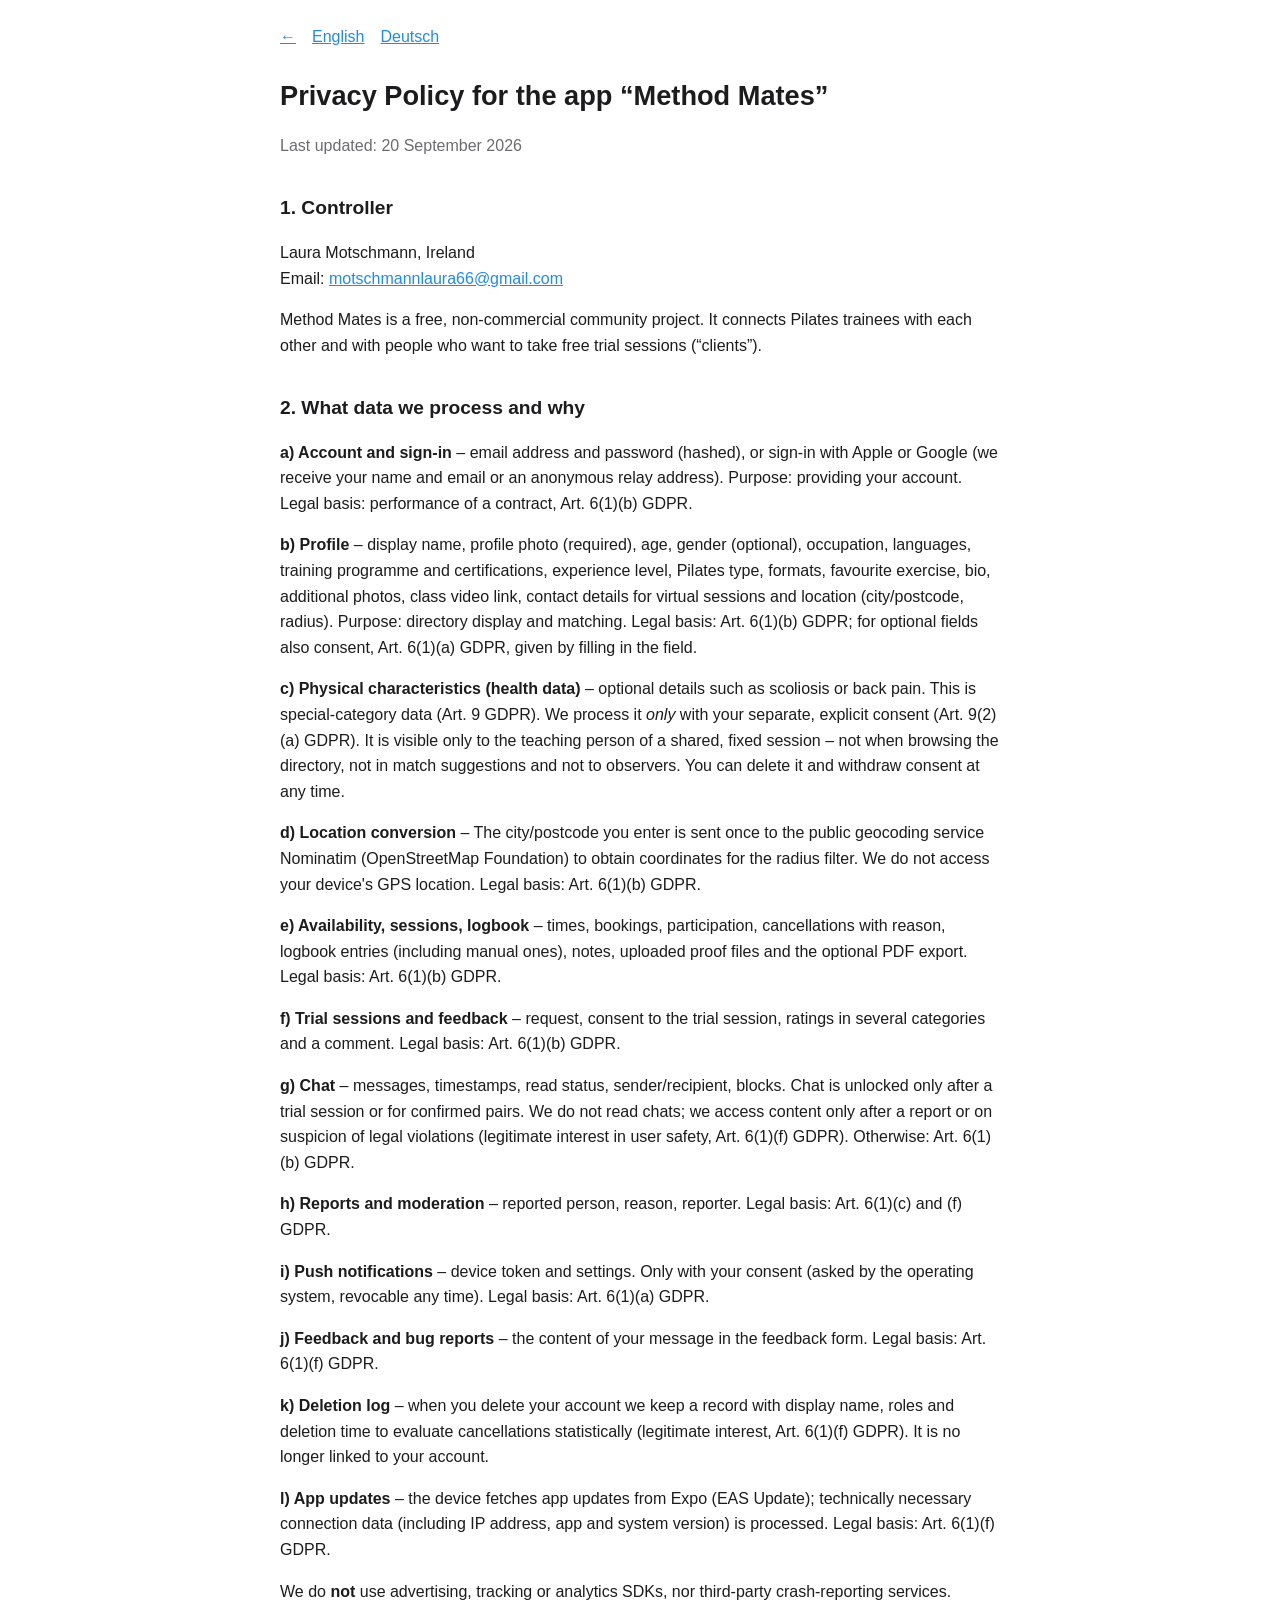
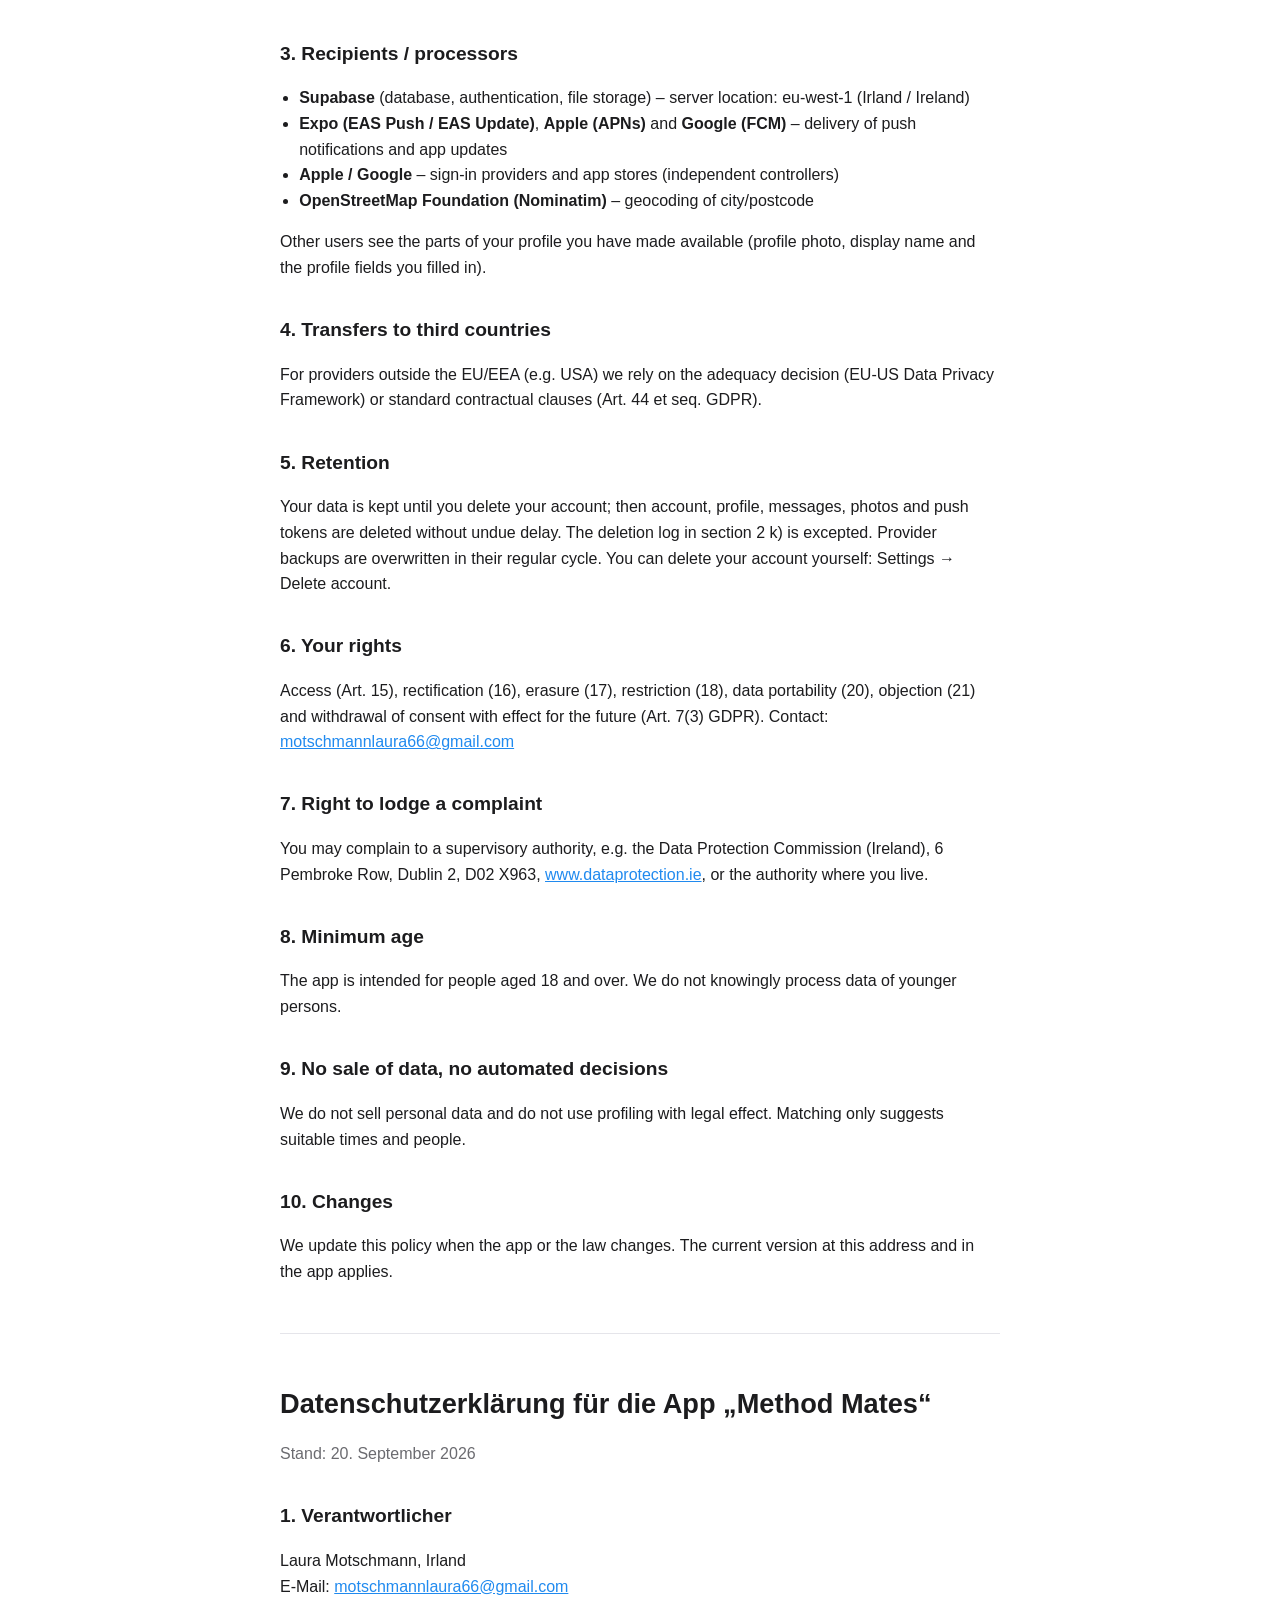
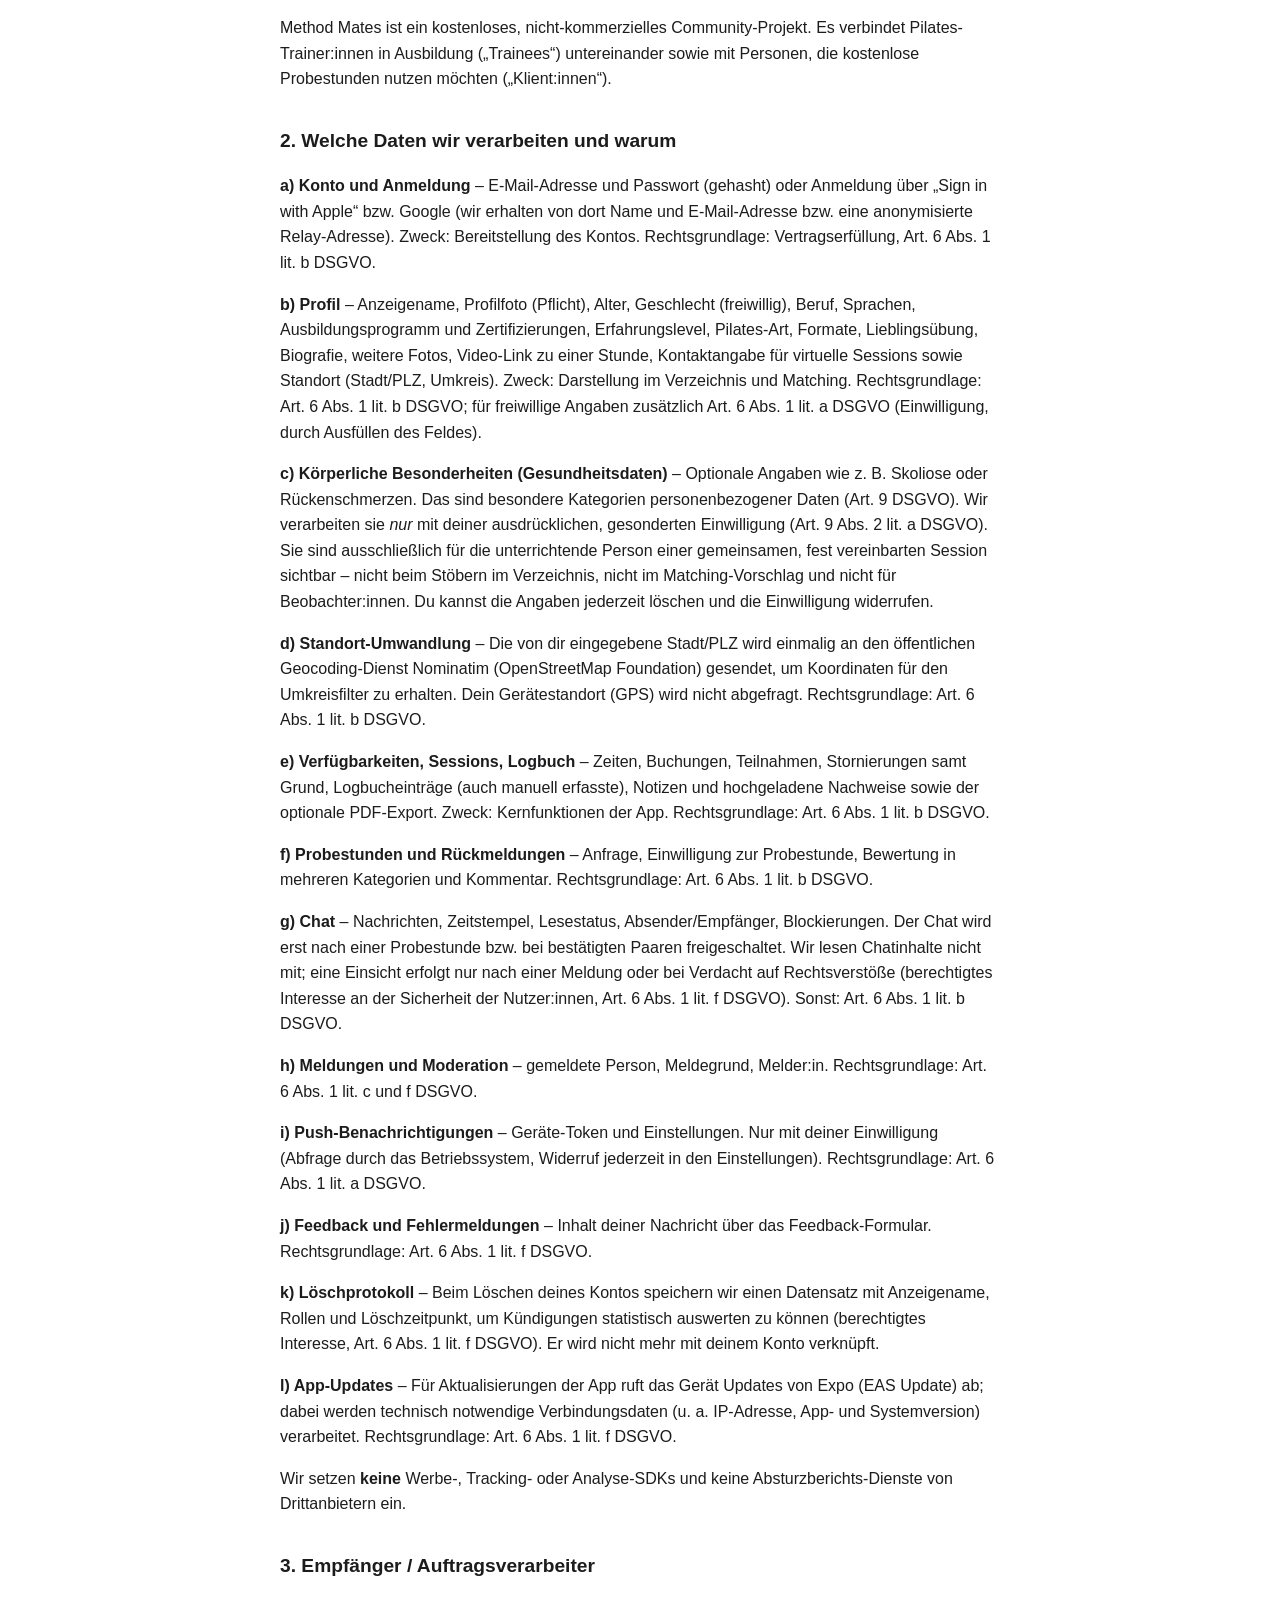
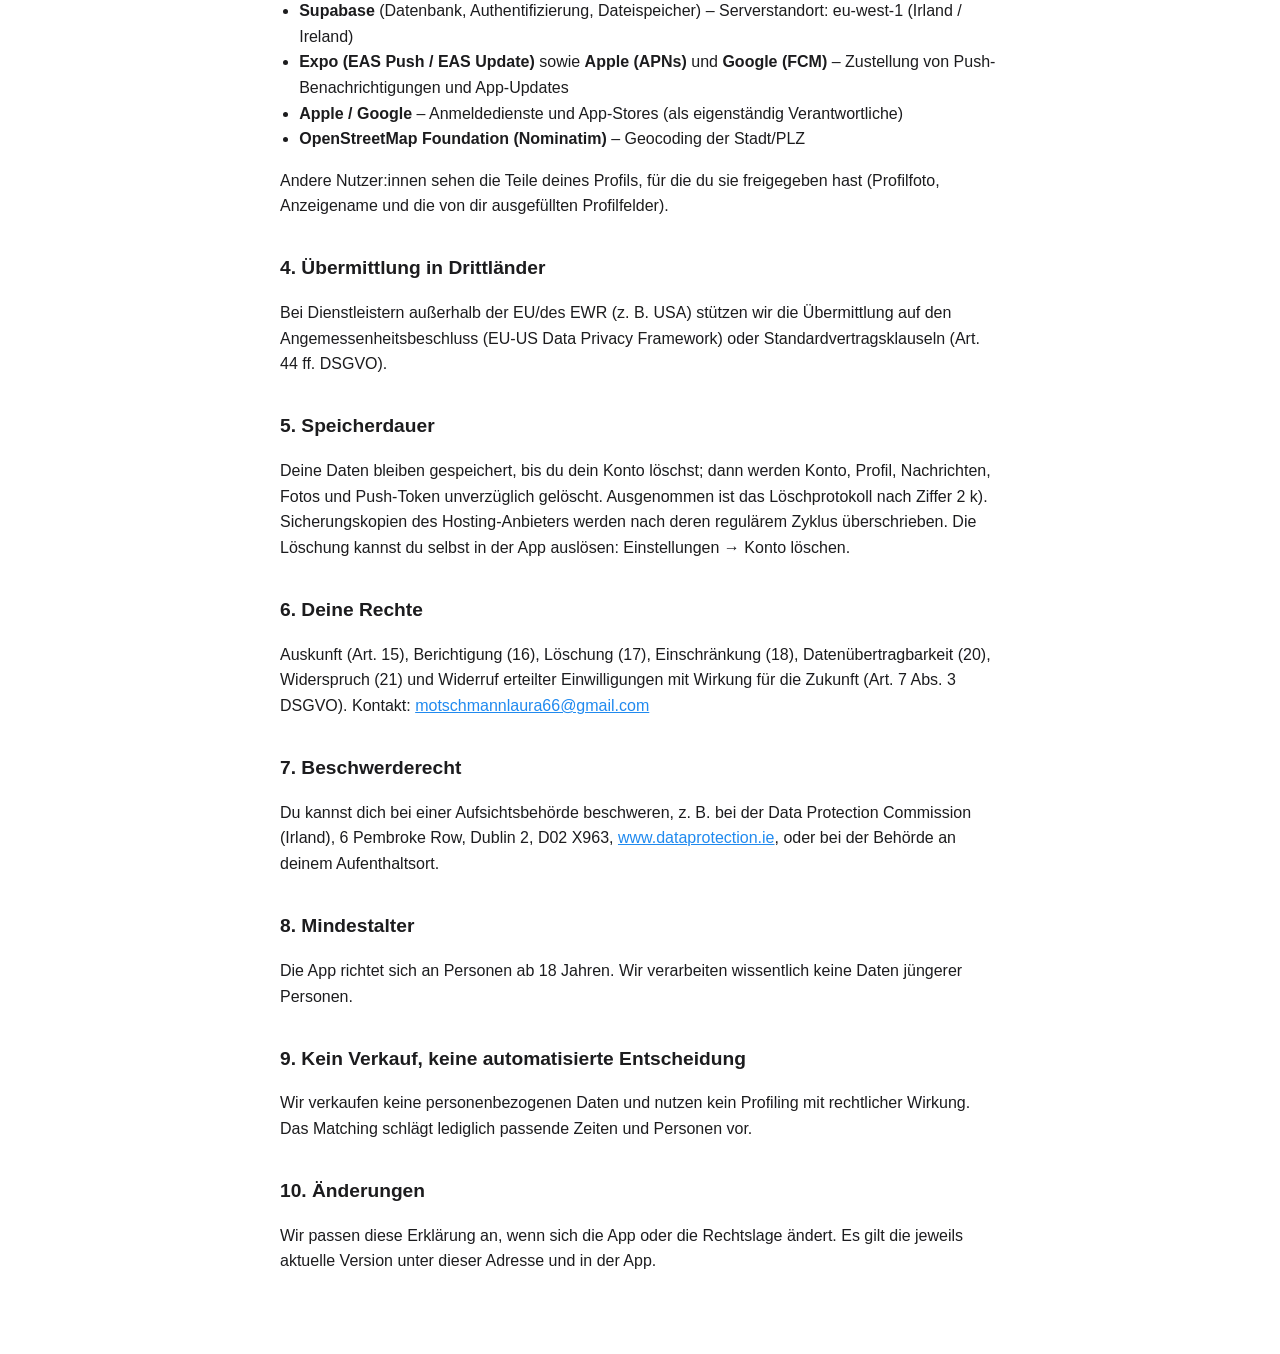
==== commit 88207d4b: "Raise minimum age to 18" ====
--- a/privacy.html
+++ b/privacy.html
@@ -46,7 +46,7 @@
 <p>You may complain to a supervisory authority, e.g. the Data Protection Commission (Ireland), 6 Pembroke Row, Dublin 2, D02 X963, <a href="https://www.dataprotection.ie">www.dataprotection.ie</a>, or the authority where you live.</p>
 
 <h2>8. Minimum age</h2>
-<p>The app is intended for people aged 16 and over. We do not knowingly process data of younger persons.</p>
+<p>The app is intended for people aged 18 and over. We do not knowingly process data of younger persons.</p>
 
 <h2>9. No sale of data, no automated decisions</h2>
 <p>We do not sell personal data and do not use profiling with legal effect. Matching only suggests suitable times and people.</p>
@@ -102,7 +102,7 @@
 <p>Du kannst dich bei einer Aufsichtsbehörde beschweren, z. B. bei der Data Protection Commission (Irland), 6 Pembroke Row, Dublin 2, D02 X963, <a href="https://www.dataprotection.ie">www.dataprotection.ie</a>, oder bei der Behörde an deinem Aufenthaltsort.</p>
 
 <h2>8. Mindestalter</h2>
-<p>Die App richtet sich an Personen ab 16 Jahren. Wir verarbeiten wissentlich keine Daten jüngerer Personen.</p>
+<p>Die App richtet sich an Personen ab 18 Jahren. Wir verarbeiten wissentlich keine Daten jüngerer Personen.</p>
 
 <h2>9. Kein Verkauf, keine automatisierte Entscheidung</h2>
 <p>Wir verkaufen keine personenbezogenen Daten und nutzen kein Profiling mit rechtlicher Wirkung. Das Matching schlägt lediglich passende Zeiten und Personen vor.</p>
